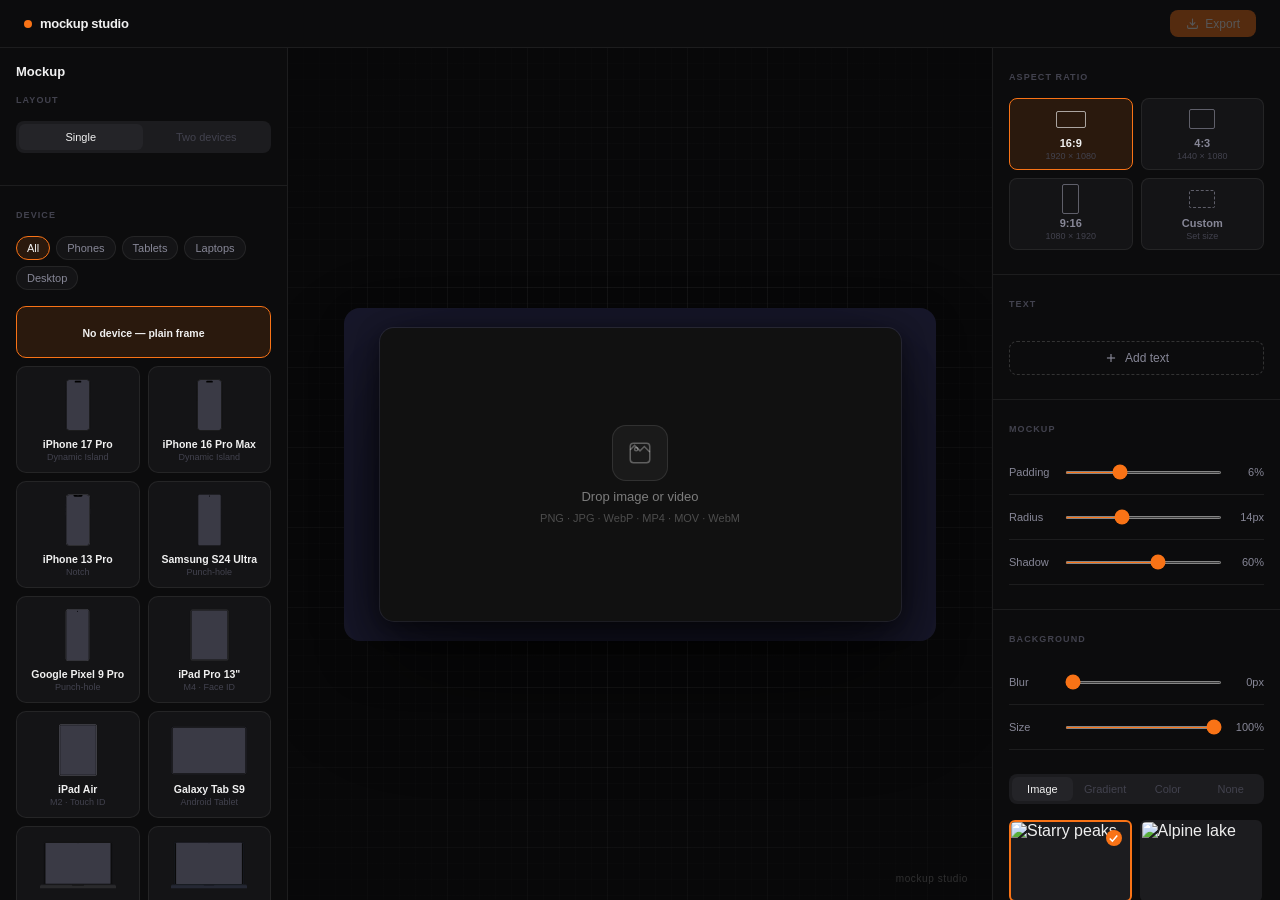
==== mockup-studio.html @ 1aebb3fa "first commit" ====
<!DOCTYPE html>
<html lang="en">
<head>
<meta charset="UTF-8">
<meta name="viewport" content="width=device-width, initial-scale=1.0">
<title>Mockup Studio</title>
<style>
*, *::before, *::after { box-sizing: border-box; margin: 0; padding: 0; }
:root {
  --bg: #0c0c0d; --surface: #141416; --surface2: #1c1c1f; --surface3: #242428;
  --border: rgba(255,255,255,0.07); --border-h: rgba(255,255,255,0.18);
  --text: #f0f0f0; --text-muted: #878797; --text-dim: #42424e;
  --accent: #f97316; --accent-h: #fb923c; --accent-dim: rgba(249,115,22,0.12);
  --panel-width: 288px;
  --s1:8px; --s2:16px; --s3:24px; --s4:32px; --s5:40px; --s6:48px;
}
body { font-family:-apple-system,BlinkMacSystemFont,'Inter','Segoe UI',sans-serif; background:var(--bg); color:var(--text); height:100vh; display:flex; flex-direction:column; overflow:hidden; }

/* NAV */
nav { height:48px; border-bottom:1px solid var(--border); display:flex; align-items:center; justify-content:space-between; padding:0 var(--s3); flex-shrink:0; background:var(--bg); z-index:10; }
.logo { font-size:13px; font-weight:700; letter-spacing:-.3px; display:flex; align-items:center; gap:var(--s1); }
.logo-dot { width:8px; height:8px; border-radius:50%; background:var(--accent); }
.nav-r { display:flex; gap:var(--s1); align-items:center; }
.btn { display:inline-flex; align-items:center; gap:6px; padding:7px var(--s2); border-radius:8px; font-size:12px; font-weight:500; cursor:pointer; border:none; transition:all .14s; font-family:inherit; line-height:1; white-space:nowrap; }
.btn svg { width:13px; height:13px; flex-shrink:0; }
.btn-ghost { background:transparent; color:var(--text-muted); border:1px solid var(--border); }
.btn-ghost:hover { background:var(--surface); color:var(--text); border-color:var(--border-h); }
.btn-primary { background:var(--accent); color:#fff; }
.btn-primary:hover { background:var(--accent-h); }
.btn-primary:disabled { opacity:.3; cursor:not-allowed; }

/* LAYOUT */
.app-body { display:flex; flex:1; overflow:hidden; }

/* LEFT SIDEBAR */
.sidebar { width:var(--panel-width); border-left:1px solid var(--border); border-right:none; overflow-y:auto; flex-shrink:0; background:var(--bg); display:flex; flex-direction:column; order:3; }
.sidebar::-webkit-scrollbar { width:3px; }
.sidebar::-webkit-scrollbar-thumb { background:var(--surface3); border-radius:3px; }

/* RIGHT SIDEBAR — Mockup / device picker */
.sidebar-r { width:var(--panel-width); border-right:1px solid var(--border); border-left:none; overflow-y:auto; flex-shrink:0; background:var(--bg); display:flex; flex-direction:column; order:1; }
.sidebar-r::-webkit-scrollbar { width:3px; }
.sidebar-r::-webkit-scrollbar-thumb { background:var(--surface3); border-radius:3px; }
.sidebar-r-header { padding:var(--s2); border-bottom:1px solid var(--border); position:sticky; top:0; background:var(--bg); z-index:5; }
.layout-toggle { margin-bottom:var(--s1); }
.slot-tabs { margin-bottom:var(--s1); }
.sidebar-r-title { font-size:13px; font-weight:700; color:var(--text); margin-bottom:var(--s2); }

/* (old top tabs — not used in new layout) */
.top-tabs { display:flex; border-bottom:1px solid var(--border); flex-shrink:0; }
.top-tab { flex:1; padding:12px 0; text-align:center; font-size:12px; font-weight:600; color:var(--text-dim); cursor:pointer; border:none; background:transparent; font-family:inherit; border-bottom:2px solid transparent; margin-bottom:-1px; transition:all .14s; }
.top-tab.active { color:var(--accent); border-bottom-color:var(--accent); }
.top-tab:hover:not(.active) { color:var(--text-muted); }
.tab-panel { display:none; flex-direction:column; }
.tab-panel.active { display:flex; }

/* CTRL SECTIONS */
.ctrl-sec { padding:var(--s3) var(--s2); border-bottom:1px solid var(--border); }
.ctrl-sec:last-child { border-bottom:none; }
.sec-lbl { font-size:9px; font-weight:700; letter-spacing:.12em; text-transform:uppercase; color:var(--text-dim); margin-bottom:var(--s2); }

/* GADGET CATEGORY PILLS */
.cat-pills { display:flex; gap:6px; flex-wrap:wrap; margin-bottom:var(--s2); }
.cat-pill { padding:5px 10px; border-radius:20px; border:1px solid var(--border); background:var(--surface); font-size:11px; font-weight:500; color:var(--text-muted); cursor:pointer; transition:all .14s; font-family:inherit; }
.cat-pill:hover { border-color:var(--border-h); color:var(--text); }
.cat-pill.active { border-color:var(--accent); background:var(--accent-dim); color:var(--text); }

/* DEVICE GRID */
.device-grid { display:grid; grid-template-columns:1fr 1fr; gap:var(--s1); }
.device-card { border:1.5px solid var(--border); background:var(--surface); border-radius:10px; padding:12px 8px 10px; cursor:pointer; text-align:center; transition:all .14s; }
.device-card:hover { border-color:var(--border-h); background:var(--surface2); }
.device-card.active { border-color:var(--accent); background:var(--accent-dim); }
.device-preview { display:flex; align-items:center; justify-content:center; height:52px; margin-bottom:7px; }
.device-preview svg { max-width:100%; max-height:100%; }
.device-name { font-size:10.5px; font-weight:600; color:var(--text); }
.device-sub { font-size:9px; color:var(--text-dim); margin-top:2px; }

/* Change media btn */
.change-btn { display:none; width:100%; padding:9px 0; border:1px solid var(--accent); border-radius:8px; background:var(--accent-dim); color:var(--accent); font-size:12px; font-weight:600; cursor:pointer; transition:all .14s; font-family:inherit; align-items:center; justify-content:center; gap:7px; }
.change-btn:hover { background:var(--accent); color:#fff; }

/* RATIO */
.ratio-grid { display:grid; grid-template-columns:1fr 1fr; gap:var(--s1); }
.ratio-btn { border:1px solid var(--border); background:var(--surface); border-radius:8px; padding:var(--s1) 6px; cursor:pointer; text-align:center; transition:all .14s; color:var(--text-muted); font-family:inherit; }
.ratio-btn:hover { border-color:var(--border-h); color:var(--text); }
.ratio-btn.active { border-color:var(--accent); background:var(--accent-dim); color:var(--text); }
.ratio-preview { display:flex; align-items:center; justify-content:center; height:24px; margin-bottom:6px; }
.ratio-box { border:1.5px solid currentColor; border-radius:2px; opacity:.65; }
.ratio-lbl { font-size:11px; font-weight:600; }
.ratio-sub { font-size:9px; color:var(--text-dim); margin-top:2px; }

/* SLIDERS */
.slider-row { display:flex; align-items:center; gap:var(--s1); padding:var(--s2) 0; border-bottom:1px solid var(--border); }
.slider-row:last-child { border-bottom:none; padding-bottom:0; }
.slider-row:first-of-type { padding-top:0; }
.slider-lbl { font-size:11px; color:var(--text-muted); white-space:nowrap; min-width:48px; }
.slider-row input[type=range] { flex:1; height:3px; accent-color:var(--accent); background:var(--surface2); border-radius:3px; outline:none; cursor:pointer; }
.slider-val { font-size:11px; color:var(--text-muted); min-width:34px; text-align:right; font-variant-numeric:tabular-nums; }

/* BG TABS */
.bg-tabs { display:flex; gap:2px; background:var(--surface2); border-radius:8px; padding:3px; margin-bottom:var(--s2); }
.bg-tab { flex:1; padding:6px 4px; text-align:center; font-size:11px; font-weight:500; border-radius:6px; cursor:pointer; color:var(--text-dim); transition:all .14s; border:none; background:transparent; font-family:inherit; }
.bg-tab.active { background:var(--surface3); color:var(--text); }
.bg-tab:hover:not(.active) { color:var(--text-muted); }
.bg-panel { display:none; } .bg-panel.active { display:block; }

/* IMAGE GRID */
.img-grid { display:grid; grid-template-columns:1fr 1fr; gap:var(--s1); margin-bottom:var(--s1); max-height:400px; overflow-y:auto; padding-right:2px; }
.img-grid::-webkit-scrollbar { width:3px; }
.img-grid::-webkit-scrollbar-thumb { background:var(--surface3); border-radius:3px; }
.img-thumb { aspect-ratio:3/2; border-radius:6px; cursor:pointer; overflow:hidden; border:2px solid transparent; transition:all .14s; position:relative; background:var(--surface2); }
.img-thumb:hover { border-color:var(--border-h); transform:scale(1.02); }
.img-thumb.active { border-color:var(--accent); }
.img-thumb img { width:100%; height:100%; object-fit:cover; display:block; }
.img-thumb .chk { position:absolute; top:var(--s1); right:var(--s1); width:16px; height:16px; border-radius:50%; background:var(--accent); display:none; align-items:center; justify-content:center; }
.img-thumb.active .chk { display:flex; }
.img-thumb .chk svg { width:9px; height:9px; }
.img-thumb .tlbl { position:absolute; bottom:0; left:0; right:0; background:linear-gradient(transparent,rgba(0,0,0,.75)); color:#fff; font-size:9px; padding:10px 5px 4px; opacity:0; transition:opacity .14s; }
.img-thumb:hover .tlbl { opacity:1; }
.upload-btn { width:100%; padding:var(--s1) 0; border:1px dashed rgba(255,255,255,.13); border-radius:8px; background:transparent; color:var(--text-muted); font-size:11.5px; cursor:pointer; transition:all .14s; font-family:inherit; display:flex; align-items:center; justify-content:center; gap:6px; margin-top:var(--s1); }
.upload-btn:hover { border-color:var(--accent); color:var(--text); background:var(--accent-dim); }

/* GRADIENTS */
.grad-grid { display:grid; grid-template-columns:repeat(3,1fr); gap:var(--s1); }
.grad-sw { aspect-ratio:3/2; border-radius:8px; cursor:pointer; border:2px solid transparent; transition:all .14s; }
.grad-sw:hover { transform:scale(1.04); }
.grad-sw.active { border-color:rgba(255,255,255,.9); }

/* COLOR */
.color-row { display:flex; gap:var(--s1); align-items:center; margin-bottom:var(--s2); }
.color-pick-wrap { position:relative; width:40px; height:40px; border-radius:8px; overflow:hidden; border:1px solid var(--border-h); flex-shrink:0; }
.color-pick-wrap input[type="color"] { position:absolute; inset:-5px; width:calc(100% + 10px); height:calc(100% + 10px); border:none; cursor:pointer; padding:0; }
.hex-in { flex:1; background:var(--surface2); border:1px solid var(--border); border-radius:8px; padding:0 var(--s1); height:40px; color:var(--text); font-size:12px; font-family:'SF Mono','Menlo',monospace; outline:none; transition:border-color .14s; }
.hex-in:focus { border-color:var(--accent); }
.solid-sws { display:grid; grid-template-columns:repeat(7,1fr); gap:6px; }
.solid-sw { aspect-ratio:1; border-radius:6px; cursor:pointer; border:2px solid transparent; transition:all .14s; }
.solid-sw:hover { transform:scale(1.12); }
.solid-sw.active { border-color:#fff; }

/* WORK AREA */
.work-area { flex:1; position:relative; overflow:hidden; order:2; background-color:#080809; background-image:linear-gradient(rgba(255,255,255,.035) 1px,transparent 1px),linear-gradient(90deg,rgba(255,255,255,.035) 1px,transparent 1px),linear-gradient(rgba(255,255,255,.015) 1px,transparent 1px),linear-gradient(90deg,rgba(255,255,255,.015) 1px,transparent 1px); background-size:80px 80px,80px 80px,16px 16px,16px 16px; background-position:-1px -1px,-1px -1px,-1px -1px,-1px -1px; }
.work-area::before { content:''; position:absolute; inset:0; pointer-events:none; z-index:1; background:radial-gradient(ellipse 70% 65% at 50% 50%,transparent 30%,rgba(8,8,9,.78) 100%); }

/* CANVAS WRAP */
.canvas-wrap { position:absolute; z-index:2; border-radius:16px; overflow:visible; display:flex; align-items:center; justify-content:center; transition:width .35s cubic-bezier(.4,0,.2,1),height .35s cubic-bezier(.4,0,.2,1),left .35s cubic-bezier(.4,0,.2,1),top .35s cubic-bezier(.4,0,.2,1); }
#canvas-bg-clip { position:absolute; inset:0; border-radius:16px; overflow:hidden; z-index:0; pointer-events:none; }
#canvas-bg { position:absolute; inset:-12px; background:#1a1a2e; background-size:cover; background-position:center; background-repeat:no-repeat; transition:filter .2s; }
.canvas-ov { position:absolute; inset:0; background:rgba(0,0,0,.06); z-index:1; pointer-events:none; }

/* MOCKUP WRAP */
.mockup-wrap { position:relative; z-index:3; display:flex; align-items:center; justify-content:center; }

/* PLAIN MOCKUP FRAME (used when no gadget selected) */
.mockup-frame { position:relative; border-radius:14px; overflow:hidden; background:#111; box-shadow:0 0 0 1px rgba(255,255,255,.09),0 6px 24px rgba(0,0,0,.45),0 20px 60px rgba(0,0,0,.5),0 48px 120px rgba(0,0,0,.38); transition:border-radius .2s ease,box-shadow .2s ease; }
.mockup-inner { width:100%; height:100%; position:relative; display:flex; align-items:center; justify-content:center; }

/* GADGET FRAME WRAPPER */
.gadget-frame-wrap {
  position:relative;      /* ← critical: screen positions relative to this */
  display:inline-flex;
  align-items:center;
  justify-content:center;
  filter:drop-shadow(0 24px 60px rgba(0,0,0,.55)) drop-shadow(0 8px 24px rgba(0,0,0,.45));
}
.gadget-frame-wrap svg.device-svg {
  display:block;          /* ← removes inline baseline gap */
  position:relative;
  z-index:2;
  pointer-events:none;
}
/* Screen sits absolutely inside the wrap, behind the SVG bezel */
.gadget-screen {
  position:absolute;
  z-index:1;
  overflow:hidden;
  background:#000;
  /* left/top/width/height set by JS */
}
.gadget-screen img,
.gadget-screen video,
.gadget-media {
  position:absolute;
  inset:0;
  width:100%;
  height:100%;
  object-fit:cover;
  display:none;           /* hidden by default, shown by JS */
  transform-origin:center center;
  will-change:transform;
}
.gadget-screen.repositionable { cursor:grab; }
.gadget-screen.repositionable:active { cursor:grabbing; }
.gadget-screen.dragging { cursor:grabbing; }

/* DROP ZONE — plain frame */
.drop-zone { position:absolute; inset:0; display:flex; flex-direction:column; align-items:center; justify-content:center; gap:var(--s1); cursor:pointer; transition:background .14s; z-index:5; }
.drop-zone.drag-over { background:var(--accent-dim); }
.dz-icon { width:56px; height:56px; border-radius:14px; background:rgba(255,255,255,.04); border:1px solid rgba(255,255,255,.1); display:flex; align-items:center; justify-content:center; color:rgba(255,255,255,.3); }
.dz-icon svg { width:26px; height:26px; }
.dz-title { font-size:13px; font-weight:500; color:rgba(255,255,255,.45); }
.dz-sub { font-size:11px; color:rgba(255,255,255,.25); }

/* GADGET DROP OVERLAY — sits above the device SVG, covers full gadget-frame-wrap */
.gadget-drop-overlay {
  position:absolute; inset:0; z-index:10;
  display:flex; flex-direction:column;
  align-items:center; justify-content:center; gap:var(--s1);
  cursor:pointer;
  background:rgba(0,0,0,0.55);
  backdrop-filter:blur(2px);
  border-radius:inherit;
  transition:background .14s;
}
.gadget-drop-overlay.drag-over { background:rgba(249,115,22,0.25); }
.gadget-drop-overlay .dz-icon { width:56px; height:56px; border-radius:14px; background:rgba(255,255,255,.08); border:1px solid rgba(255,255,255,.18); display:flex; align-items:center; justify-content:center; color:rgba(255,255,255,.7); }
.gadget-drop-overlay .dz-icon svg { width:26px; height:26px; }
.gadget-drop-overlay .dz-title { font-size:13px; font-weight:600; color:rgba(255,255,255,.9); text-align:center; }
.gadget-drop-overlay .dz-sub { font-size:11px; color:rgba(255,255,255,.5); text-align:center; }

.mockup-img { width:100%; height:100%; object-fit:cover; display:none; transform-origin:center center; will-change:transform; }
.mockup-video { width:100%; height:100%; object-fit:cover; display:none; transform-origin:center center; will-change:transform; }
.mockup-inner.repositionable { cursor:grab; }
.mockup-inner.dragging { cursor:grabbing; }
#hf { display:none; } #hbf { display:none; }
.wm { position:absolute; bottom:var(--s2); right:var(--s3); z-index:4; font-size:10px; color:rgba(255,255,255,.16); pointer-events:none; letter-spacing:.06em; }

/* EXPORT MODAL */
.modal-backdrop { display:none; position:fixed; inset:0; z-index:100; background:rgba(0,0,0,.72); align-items:center; justify-content:center; }
.modal-backdrop.open { display:flex; }
.modal { background:#18181b; border:1px solid rgba(255,255,255,.1); border-radius:20px; padding:var(--s4) var(--s3); width:420px; max-width:calc(100vw - 32px); }
.modal-title { font-size:20px; font-weight:700; color:var(--text); margin-bottom:var(--s4); }
.modal-close { position:absolute; top:var(--s2); right:var(--s2); background:transparent; border:none; cursor:pointer; color:var(--text-muted); padding:var(--s1); border-radius:8px; transition:all .14s; }
.modal-close:hover { background:rgba(255,255,255,.06); color:var(--text); }
.modal-inner { position:relative; }
.qual-option { display:flex; align-items:center; justify-content:space-between; padding:var(--s2); border:1px solid rgba(255,255,255,.08); border-radius:12px; margin-bottom:var(--s1); cursor:pointer; transition:all .14s; }
.qual-option:last-of-type { margin-bottom:0; }
.qual-option:hover { border-color:rgba(255,255,255,.18); background:rgba(255,255,255,.03); }
.qual-option.selected { border-color:var(--accent); background:var(--accent-dim); }
.qual-left { display:flex; flex-direction:column; gap:3px; }
.qual-name { font-size:16px; font-weight:600; color:var(--text); display:flex; align-items:center; gap:8px; }
.qual-desc { font-size:13px; color:var(--text-muted); }
.qual-radio { width:22px; height:22px; border-radius:50%; border:2px solid rgba(255,255,255,.25); flex-shrink:0; transition:all .14s; display:flex; align-items:center; justify-content:center; }
.qual-option.selected .qual-radio { border-color:var(--accent); background:var(--accent); }
.qual-option.selected .qual-radio::after { content:''; width:8px; height:8px; border-radius:50%; background:#fff; }
.modal-note { font-size:12px; color:var(--text-dim); margin-top:var(--s3); text-align:center; }
.modal-actions { display:flex; gap:var(--s1); margin-top:var(--s3); }
.modal-actions .btn { flex:1; justify-content:center; height:48px; font-size:14px; }
.btn-cancel { background:rgba(255,255,255,.06); color:var(--text); border:1px solid rgba(255,255,255,.1); }
.btn-cancel:hover { background:rgba(255,255,255,.1); }
.btn-start { background:#fff; color:#000; font-weight:700; }
.btn-start:hover { background:#e5e5e5; }

/* ── DUAL STAGE ── */
#dual-stage { position:absolute; inset:0; z-index:3; display:none; }
#dual-stage.active { display:block; }
.device-instance { position:absolute; left:50%; top:50%; transform:translate(-50%,-50%); cursor:grab; transition:filter .15s; touch-action:none; }
.device-instance.dragging { cursor:grabbing; z-index:20 !important; }
.device-instance.selected { filter:drop-shadow(0 0 0 2px var(--accent)); }
.device-instance .inst-wrap { position:relative; filter:drop-shadow(0 24px 60px rgba(0,0,0,.55)) drop-shadow(0 8px 24px rgba(0,0,0,.45)); }
.device-instance svg.inst-bezel { position:absolute; inset:0; z-index:1; pointer-events:none; display:block; }
.device-instance .inst-screen { position:absolute; z-index:2; overflow:hidden; background:#000; }
.device-instance .inst-screen img, .device-instance .inst-screen video { position:absolute; inset:0; width:100%; height:100%; object-fit:cover; display:none; }
.device-instance svg.inst-overlay { position:absolute; inset:0; z-index:3; pointer-events:none; display:block; }
.device-instance .inst-drop { position:absolute; z-index:4; display:flex; flex-direction:column; align-items:center; justify-content:center; gap:6px; cursor:pointer; background:rgba(0,0,0,.5); backdrop-filter:blur(2px); }
.device-instance .inst-drop .dz-icon { width:44px; height:44px; }
.device-instance .inst-drop .dz-title { font-size:11px; }
.device-instance .inst-drop .dz-sub { font-size:9px; }

/* Layout toggle + slot tabs */
.layout-toggle { display:flex; gap:2px; background:var(--surface2); border-radius:8px; padding:3px; margin-bottom:var(--s2); }
.layout-opt { flex:1; padding:7px 4px; text-align:center; font-size:11px; font-weight:500; border-radius:6px; cursor:pointer; color:var(--text-dim); border:none; background:transparent; font-family:inherit; transition:all .14s; }
.layout-opt.active { background:var(--surface3); color:var(--text); }
.layout-opt:hover:not(.active) { color:var(--text-muted); }
.slot-tabs { display:flex; gap:6px; margin-bottom:var(--s2); }
.slot-tab { flex:1; padding:8px 4px; text-align:center; font-size:11px; font-weight:600; border-radius:8px; cursor:pointer; color:var(--text-muted); border:1px solid var(--border); background:var(--surface); font-family:inherit; transition:all .14s; }
.slot-tab.active { border-color:var(--accent); background:var(--accent-dim); color:var(--text); }
.slot-tab .st-dev { font-size:9px; color:var(--text-dim); margin-top:2px; font-weight:400; }

/* ── TEXT LAYER ── */
#text-layer { position:absolute; inset:0; z-index:7; pointer-events:none; }
#text-layer .text-block {
  position:absolute; pointer-events:auto; cursor:grab;
  white-space:pre; line-height:1.3; user-select:none;
  padding:2px 6px; border:1.5px solid transparent; border-radius:5px;
  font-family:-apple-system,BlinkMacSystemFont,'Inter','Segoe UI',sans-serif;
  max-width:90%; word-break:normal;
}
#text-layer .text-block.selected { border-color:var(--accent); }
#text-layer .text-block.editing { cursor:text; user-select:text; border-color:var(--accent); background:rgba(0,0,0,0.15); }
#text-layer .text-block.dragging { cursor:grabbing; }
/* Text controls in sidebar */
.text-list { display:flex; flex-direction:column; gap:6px; margin-bottom:var(--s2); }
.text-list-item { display:flex; align-items:center; gap:8px; padding:8px 10px; border:1px solid var(--border); border-radius:8px; cursor:pointer; transition:all .14s; background:var(--surface); }
.text-list-item:hover { border-color:var(--border-h); }
.text-list-item.active { border-color:var(--accent); background:var(--accent-dim); }
.text-list-item .tli-text { flex:1; font-size:11.5px; color:var(--text); white-space:nowrap; overflow:hidden; text-overflow:ellipsis; }
.text-list-item .tli-del { color:var(--text-dim); flex-shrink:0; padding:2px; border-radius:4px; }
.text-list-item .tli-del:hover { color:#ef4444; background:rgba(239,68,68,0.1); }
.add-text-btn { width:100%; padding:9px 0; border:1px dashed rgba(255,255,255,0.16); border-radius:8px; background:transparent; color:var(--text-muted); font-size:12px; font-weight:500; cursor:pointer; font-family:inherit; display:flex; align-items:center; justify-content:center; gap:7px; transition:all .14s; }
.add-text-btn:hover { border-color:var(--accent); color:var(--text); background:var(--accent-dim); }
.text-ctrls { margin-top:var(--s2); padding-top:var(--s2); border-top:1px solid var(--border); display:none; }
.text-ctrls.active { display:block; }
.text-ctrls textarea { width:100%; background:var(--surface2); border:1px solid var(--border); border-radius:8px; padding:8px 10px; color:var(--text); font-size:12px; font-family:inherit; outline:none; resize:vertical; min-height:50px; margin-bottom:var(--s2); transition:border-color .14s; }
.text-ctrls textarea:focus { border-color:var(--accent); }
.weight-toggle, .align-toggle { display:flex; gap:4px; }
.wt-opt, .al-opt { flex:1; padding:7px 0; text-align:center; font-size:11px; border:1px solid var(--border); border-radius:6px; cursor:pointer; color:var(--text-muted); background:var(--surface); font-family:inherit; transition:all .14s; }
.wt-opt:hover, .al-opt:hover { border-color:var(--border-h); color:var(--text); }
.wt-opt.active, .al-opt.active { border-color:var(--accent); background:var(--accent-dim); color:var(--text); }
.text-font-color { display:flex; gap:var(--s1); align-items:center; }
.text-font-color .color-pick-wrap { width:36px; height:36px; }
</style>
</head>
<body>
  <!-- MOBILE GATE: shown on small screens, hides the app -->
  <div id="mobile-gate" style="display:none;position:fixed;inset:0;z-index:9999;background:#0a0a0b;flex-direction:column;align-items:center;justify-content:center;padding:40px 32px;text-align:center;font-family:-apple-system,BlinkMacSystemFont,'Inter','Segoe UI',sans-serif;">
    <div style="width:64px;height:64px;background:#18181b;border-radius:18px;display:flex;align-items:center;justify-content:center;margin-bottom:28px;border:1px solid rgba(255,255,255,0.08)">
      <svg width="32" height="32" viewBox="0 0 24 24" fill="none" stroke="rgba(255,255,255,0.7)" stroke-width="1.6"><rect x="2" y="3" width="20" height="14" rx="2"/><path d="M8 21h8M12 17v4"/></svg>
    </div>
    <h1 style="color:#f0f0f0;font-size:22px;font-weight:700;margin:0 0 12px;line-height:1.3">mockup studio works<br>best on desktop</h1>
    <p style="color:rgba(255,255,255,0.45);font-size:14px;line-height:1.6;margin:0;max-width:280px">Open this link on your Mac or PC to get started. The tool needs a bigger screen to work well.</p>
    <div style="margin-top:36px;width:44px;height:2px;background:rgba(249,115,22,0.6);border-radius:2px"></div>
  </div>

  <script>
    // Show mobile gate if screen is narrower than 900px (covers all phones and most tablets)
    (function(){
      function check(){
        const gate = document.getElementById('mobile-gate');
        if(!gate) return;
        if(window.innerWidth < 900){
          gate.style.display='flex';
          document.body.style.overflow='hidden';
        } else {
          gate.style.display='none';
          document.body.style.overflow='';
        }
      }
      check();
      window.addEventListener('resize', check);
    })();
  </script>

<input type="file" id="hf" accept="image/*,video/*">
<input type="file" id="hbf" accept="image/*">

<nav>
  <div class="logo"><div class="logo-dot"></div>mockup studio</div>
  <div class="nav-r">
    <button class="btn btn-ghost" id="clear-btn" style="display:none" onclick="clearMedia()">
      <svg viewBox="0 0 24 24" fill="none" stroke="currentColor" stroke-width="2.2"><path d="M18 6L6 18M6 6l12 12"/></svg>Clear
    </button>
    <button class="btn btn-primary" id="dl-btn" disabled onclick="doExport()">
      <svg viewBox="0 0 24 24" fill="none" stroke="currentColor" stroke-width="2"><path d="M21 15v4a2 2 0 01-2 2H5a2 2 0 01-2-2v-4"/><polyline points="7 10 12 15 17 10"/><line x1="12" y1="15" x2="12" y2="3"/></svg>Export
    </button>
  </div>
</nav>

<div class="app-body">

<!-- LEFT SIDEBAR: Aspect ratio + Mockup sliders + Background -->
<aside class="sidebar">

  <!-- Aspect ratio -->
  <div class="ctrl-sec">
    <div class="sec-lbl">Aspect ratio</div>
    <div class="ratio-grid">
      <button class="ratio-btn active" onclick="setRatio(this,'16:9')">
        <div class="ratio-preview"><div class="ratio-box" style="width:30px;height:17px"></div></div>
        <div class="ratio-lbl">16:9</div><div class="ratio-sub">1920 × 1080</div>
      </button>
      <button class="ratio-btn" onclick="setRatio(this,'4:3')">
        <div class="ratio-preview"><div class="ratio-box" style="width:26px;height:20px"></div></div>
        <div class="ratio-lbl">4:3</div><div class="ratio-sub">1440 × 1080</div>
      </button>
      <button class="ratio-btn" onclick="setRatio(this,'9:16')">
        <div class="ratio-preview"><div class="ratio-box" style="width:17px;height:30px"></div></div>
        <div class="ratio-lbl">9:16</div><div class="ratio-sub">1080 × 1920</div>
      </button>
      <button class="ratio-btn" id="ratio-custom-btn" onclick="toggleCustomRatio(this)">
        <div class="ratio-preview"><div class="ratio-box" style="width:26px;height:18px;border-style:dashed"></div></div>
        <div class="ratio-lbl">Custom</div><div class="ratio-sub">Set size</div>
      </button>
    </div>
    <!-- Custom ratio inputs (hidden until Custom is chosen) -->
    <div id="custom-ratio-row" style="display:none;align-items:center;gap:8px;margin-top:var(--s2)">
      <input type="number" id="custom-w" min="1" max="9999" value="1920" placeholder="W"
        oninput="applyCustomRatio()"
        style="width:100%;background:var(--surface2);border:1px solid var(--border);border-radius:8px;padding:8px 10px;color:var(--text);font-size:12px;font-family:inherit;outline:none;text-align:center;">
      <span style="color:var(--text-dim);font-size:13px;flex-shrink:0">×</span>
      <input type="number" id="custom-h" min="1" max="9999" value="1080" placeholder="H"
        oninput="applyCustomRatio()"
        style="width:100%;background:var(--surface2);border:1px solid var(--border);border-radius:8px;padding:8px 10px;color:var(--text);font-size:12px;font-family:inherit;outline:none;text-align:center;">
    </div>
  </div>

  <!-- TEXT -->
  <div class="ctrl-sec">
    <div class="sec-lbl">Text</div>
    <div class="text-list" id="text-list"></div>
    <button class="add-text-btn" onclick="addText()">
      <svg width="14" height="14" viewBox="0 0 24 24" fill="none" stroke="currentColor" stroke-width="2"><line x1="12" y1="5" x2="12" y2="19"/><line x1="5" y1="12" x2="19" y2="12"/></svg>
      Add text
    </button>
    <div class="text-ctrls" id="text-ctrls">
      <textarea id="text-content" placeholder="Type your text..." oninput="updateTextContent(this.value)"></textarea>
      <div class="slider-row" style="border:none;padding:0 0 var(--s2)">
        <span class="slider-lbl">Size</span>
        <input type="range" min="12" max="120" value="40" step="1" id="text-size" oninput="updateTextSize(this.value)">
        <span class="slider-val" id="text-size-val">40px</span>
      </div>
      <div style="margin-bottom:var(--s2)">
        <div class="sec-lbl" style="margin-bottom:6px">Weight</div>
        <div class="weight-toggle">
          <button class="wt-opt" data-w="400" onclick="updateTextWeight('400')">Regular</button>
          <button class="wt-opt" data-w="600" onclick="updateTextWeight('600')">Medium</button>
          <button class="wt-opt active" data-w="700" onclick="updateTextWeight('700')">Bold</button>
        </div>
      </div>
      <div style="margin-bottom:var(--s2)">
        <div class="sec-lbl" style="margin-bottom:6px">Align</div>
        <div class="align-toggle">
          <button class="al-opt active" data-a="left" onclick="updateTextAlign('left')">Left</button>
          <button class="al-opt" data-a="center" onclick="updateTextAlign('center')">Center</button>
          <button class="al-opt" data-a="right" onclick="updateTextAlign('right')">Right</button>
        </div>
      </div>
      <div style="margin-bottom:var(--s2)">
        <div class="sec-lbl" style="margin-bottom:6px">Color</div>
        <div class="text-font-color">
          <div class="color-pick-wrap"><input type="color" id="text-color" value="#ffffff" oninput="updateTextColor(this.value)"></div>
          <input class="hex-in" type="text" id="text-color-hex" value="#ffffff" maxlength="7" oninput="updateTextColorHex(this.value)">
        </div>
      </div>
      <button class="add-text-btn" style="border-style:solid;border-color:rgba(239,68,68,0.3);color:#ef4444" onclick="deleteSelectedText()">
        <svg width="13" height="13" viewBox="0 0 24 24" fill="none" stroke="currentColor" stroke-width="2"><polyline points="3 6 5 6 21 6"/><path d="M19 6v14a2 2 0 01-2 2H7a2 2 0 01-2-2V6m3 0V4a2 2 0 012-2h4a2 2 0 012 2v2"/></svg>
        Delete text
      </button>
    </div>
  </div>

  <!-- Mockup sliders -->
  <div class="ctrl-sec">
    <div class="sec-lbl">Mockup</div>
    <div class="slider-row">
      <span class="slider-lbl">Padding</span>
      <input type="range" min="0" max="18" value="6" step="1" id="sl-pad" oninput="onPad(this.value)">
      <span class="slider-val" id="vl-pad">6%</span>
    </div>
    <div class="slider-row" id="row-radius">
      <span class="slider-lbl">Radius</span>
      <input type="range" min="0" max="40" value="14" step="1" id="sl-rad" oninput="onRadius(this.value)">
      <span class="slider-val" id="vl-rad">14px</span>
    </div>
    <div class="slider-row">
      <span class="slider-lbl">Shadow</span>
      <input type="range" min="0" max="100" value="60" step="1" id="sl-shad" oninput="onShadow(this.value)">
      <span class="slider-val" id="vl-shad">60%</span>
    </div>
    <div class="slider-row" id="zoom-row" style="display:none">
      <span class="slider-lbl">Zoom</span>
      <input type="range" min="1" max="3" value="1" step="0.01" id="sl-zoom" oninput="onZoom(this.value)">
      <span class="slider-val" id="vl-zoom">100%</span>
    </div>
    <button id="reset-pos-btn" onclick="resetMediaTransform()" style="display:none;width:100%;margin-top:var(--s2);padding:7px 0;border:1px solid var(--border);border-radius:8px;background:transparent;color:var(--text-muted);font-size:11.5px;cursor:pointer;font-family:inherit;align-items:center;justify-content:center;gap:6px;transition:all .14s;" onmouseover="this.style.borderColor='var(--accent)';this.style.color='var(--text)'" onmouseout="this.style.borderColor='var(--border)';this.style.color='var(--text-muted)'">
      <svg width="13" height="13" viewBox="0 0 24 24" fill="none" stroke="currentColor" stroke-width="2" style="vertical-align:middle"><path d="M3 12a9 9 0 1 0 9-9 9.75 9.75 0 0 0-6.74 2.74L3 8"/><path d="M3 3v5h5"/></svg>
      Reset position
    </button>
  </div>

  <!-- Background -->
  <div class="ctrl-sec">
    <div class="sec-lbl">Background</div>
    <div class="slider-row">
      <span class="slider-lbl">Blur</span>
      <input type="range" min="0" max="40" value="0" step="1" id="sl-blur" oninput="onBlur(this.value)">
      <span class="slider-val" id="vl-blur">0px</span>
    </div>
    <div class="slider-row">
      <span class="slider-lbl">Size</span>
      <input type="range" min="40" max="100" value="100" step="1" id="sl-bgz" oninput="onBgSize(this.value)">
      <span class="slider-val" id="vl-bgz">100%</span>
    </div>
    <div style="margin-top:var(--s3)">
      <div class="bg-tabs">
        <button class="bg-tab active" onclick="switchBgTab(this,'images')">Image</button>
        <button class="bg-tab" onclick="switchBgTab(this,'gradient')">Gradient</button>
        <button class="bg-tab" onclick="switchBgTab(this,'color')">Color</button>
        <button class="bg-tab" onclick="switchBgTab(this,'none')">None</button>
      </div>
      <div class="bg-panel active" id="panel-images">
        <div class="img-grid" id="img-grid"></div>
        <button class="upload-btn" onclick="document.getElementById('hbf').click()">
          <svg width="13" height="13" viewBox="0 0 24 24" fill="none" stroke="currentColor" stroke-width="2"><path d="M21 15v4a2 2 0 01-2 2H5a2 2 0 01-2-2v-4"/><polyline points="17 8 12 3 7 8"/><line x1="12" y1="3" x2="12" y2="15"/></svg>
          Upload your own
        </button>
      </div>
      <div class="bg-panel" id="panel-gradient">
        <div class="grad-grid" id="grad-grid"></div>
      </div>
      <div class="bg-panel" id="panel-color">
        <div class="color-row">
          <div class="color-pick-wrap"><input type="color" id="color-pick" value="#0a0f1e" oninput="onColorPick(this.value)"></div>
          <input class="hex-in" type="text" id="hex-in" value="#0a0f1e" maxlength="7" placeholder="#000000" oninput="onHex(this.value)">
        </div>
        <div class="solid-sws" id="solid-sws"></div>
      </div>
      <div class="bg-panel" id="panel-none">
        <div style="padding:var(--s2) 0; text-align:center;">
          <div style="width:100%;aspect-ratio:16/9;border-radius:8px;border:1px dashed rgba(255,255,255,0.15);background:repeating-conic-gradient(#2a2a2a 0% 25%, #1a1a1a 0% 50%) 0 0 / 16px 16px;margin-bottom:var(--s2);"></div>
          <p style="font-size:11px;color:var(--text-muted);line-height:1.5">Background is transparent.<br>Export as PNG to preserve transparency.</p>
        </div>
      </div>
    </div>
  </div>

</aside>

<!-- WORK AREA -->
<main class="work-area" id="work-area">
  <div class="canvas-wrap" id="canvas-wrap">
    <div id="canvas-bg-clip">
      <div id="canvas-bg"></div>
      <div class="canvas-ov"></div>
    </div>
    <div class="mockup-wrap" id="mockup-wrap">
      <!-- plain frame (no gadget) -->
      <div class="mockup-frame" id="mockup-frame" style="display:flex">
        <div class="mockup-inner" id="mockup-inner">
          <div class="drop-zone" id="drop-zone" onclick="document.getElementById('hf').click()">
            <div class="dz-icon">
              <svg viewBox="0 0 24 24" fill="none" stroke="currentColor" stroke-width="1.4"><rect x="3" y="3" width="18" height="18" rx="3"/><path d="M3 9l4-4 5 5 4-4 5 5"/><circle cx="8.5" cy="8.5" r="1.5"/></svg>
            </div>
            <div class="dz-title">Drop image or video</div>
            <div class="dz-sub">PNG · JPG · WebP · MP4 · MOV · WebM</div>
          </div>
          <img class="mockup-img" id="mockup-img" alt="">
          <video class="mockup-video" id="mockup-video" autoplay loop playsinline></video>
        </div>
      </div>
      <!-- gadget frame (shown when device selected) -->
      <div class="gadget-frame-wrap" id="gadget-frame-wrap" style="display:none">
        <!-- Layer 1: bezel SVG (frame body) — UNDER the media -->
        <svg class="device-svg" id="device-bezel" viewBox="0 0 0 0"></svg>
        <!-- Layer 2: screen content -->
        <div class="gadget-screen" id="gadget-screen">
          <img class="gadget-media" id="gadget-img" alt="">
          <video class="gadget-media" id="gadget-video" autoplay loop playsinline></video>
        </div>
        <!-- Layer 3: overlay SVG (notch / island / camera) — OVER the media -->
        <svg class="device-svg" id="device-overlay" viewBox="0 0 0 0"></svg>
        <!-- Layer 4: drop overlay — shown when no media -->
        <div class="gadget-drop-overlay" id="drop-zone-g" onclick="document.getElementById('hf').click()">
          <div class="dz-icon">
            <svg viewBox="0 0 24 24" fill="none" stroke="currentColor" stroke-width="1.4"><rect x="3" y="3" width="18" height="18" rx="3"/><path d="M3 9l4-4 5 5 4-4 5 5"/><circle cx="8.5" cy="8.5" r="1.5"/></svg>
          </div>
          <div class="dz-title">Drop image or video</div>
          <div class="dz-sub">PNG · JPG · WebP · MP4 · MOV · WebM</div>
        </div>
      </div>
    </div>
    <!-- DUAL STAGE: free-positioned device instances -->
    <div id="dual-stage"></div>
    <!-- TEXT LAYER: draggable text blocks -->
    <div id="text-layer"></div>
  </div>
  <div class="wm">mockup studio</div>
</main>

<!-- RIGHT SIDEBAR: Mockup device picker -->
<aside class="sidebar-r">
  <div class="sidebar-r-header">
    <div class="sidebar-r-title">Mockup</div>
    <!-- Sticky change/upload button — always visible, no scroll needed -->
    <button class="change-btn" id="change-btn" onclick="if(typeof layoutMode!=='undefined'&&layoutMode==='dual'){activeFileSlot=selectedSlot;} document.getElementById('hf').click()">
      <svg width="14" height="14" viewBox="0 0 24 24" fill="none" stroke="currentColor" stroke-width="2"><path d="M21 15v4a2 2 0 01-2 2H5a2 2 0 01-2-2v-4"/><polyline points="17 8 12 3 7 8"/><line x1="12" y1="3" x2="12" y2="15"/></svg>
      Change image / video
    </button>
    <!-- Layout controls live in the sticky header so they stay visible while scrolling devices -->
    <div class="sec-lbl" style="margin-top:var(--s2)">Layout</div>
    <div class="layout-toggle">
      <button class="layout-opt active" id="lo-single" onclick="setLayout('single')">Single</button>
      <button class="layout-opt" id="lo-dual" onclick="setLayout('dual')">Two devices</button>
    </div>
    <div class="slot-tabs" id="slot-tabs" style="display:none">
      <button class="slot-tab active" id="slot-tab-0" onclick="selectSlot(0)">Device 1<div class="st-dev" id="st-dev-0">None</div></button>
      <button class="slot-tab" id="slot-tab-1" onclick="selectSlot(1)">Device 2<div class="st-dev" id="st-dev-1">None</div></button>
    </div>
    <p id="dual-hint" style="display:none;font-size:10px;color:var(--text-dim);line-height:1.45;margin:0">Drag each device in the canvas to position it. Tap a device to select, then pick its frame below.</p>
  </div>
  <div class="ctrl-sec">
    <div class="sec-lbl">Device</div>
    <div class="cat-pills">
      <button class="cat-pill active" onclick="filterCat(this,'all')">All</button>
      <button class="cat-pill" onclick="filterCat(this,'phone')">Phones</button>
      <button class="cat-pill" onclick="filterCat(this,'tablet')">Tablets</button>
      <button class="cat-pill" onclick="filterCat(this,'laptop')">Laptops</button>
      <button class="cat-pill" onclick="filterCat(this,'desktop')">Desktop</button>
    </div>
    <div class="device-grid" id="device-grid"></div>
  </div>
</aside>

</div>

<!-- IMAGE EXPORT MODAL -->
<div class="modal-backdrop" id="img-modal">
  <div class="modal modal-inner">
    <button class="modal-close" onclick="closeModal('img-modal')"><svg width="18" height="18" viewBox="0 0 24 24" fill="none" stroke="currentColor" stroke-width="2.5"><path d="M18 6L6 18M6 6l12 12"/></svg></button>
    <div class="modal-title">Export Image</div>
    <div class="qual-option selected" id="fmt-png" onclick="selectFmt('png')">
      <div class="qual-left"><div class="qual-name">PNG</div><div class="qual-desc">Full quality · no compression loss · ideal for design work</div></div>
      <div class="qual-radio"></div>
    </div>
    <div class="qual-option" id="fmt-jpg" onclick="selectFmt('jpg')">
      <div class="qual-left"><div class="qual-name">JPG</div><div class="qual-desc">Smaller file · best for sharing</div></div>
      <div class="qual-radio"></div>
    </div>
    <div class="qual-option" id="fmt-webp" onclick="selectFmt('webp')">
      <div class="qual-left"><div class="qual-name">WebP</div><div class="qual-desc">Modern format · great compression</div></div>
      <div class="qual-radio"></div>
    </div>
    <p class="modal-note">All processing happens in your browser · nothing is uploaded.</p>
    <div class="modal-actions">
      <button class="btn btn-cancel" onclick="closeModal('img-modal')">Cancel</button>
      <button class="btn btn-start" onclick="confirmImgExport()">Start Export</button>
    </div>
  </div>
</div>

<!-- VIDEO EXPORT MODAL -->
<div class="modal-backdrop" id="vid-modal">
  <div class="modal modal-inner">
    <button class="modal-close" onclick="closeModal('vid-modal')"><svg width="18" height="18" viewBox="0 0 24 24" fill="none" stroke="currentColor" stroke-width="2.5"><path d="M18 6L6 18M6 6l12 12"/></svg></button>
    <div class="modal-title">Export Video</div>
    <div class="qual-option" id="q-720" onclick="selectQ('720')">
      <div class="qual-left"><div class="qual-name">720p</div><div class="qual-desc">Fast export · smaller file</div></div><div class="qual-radio"></div>
    </div>
    <div class="qual-option selected" id="q-1080" onclick="selectQ('1080')">
      <div class="qual-left"><div class="qual-name">1080p <span style="font-size:11px;background:rgba(255,255,255,.12);color:var(--text-muted);padding:2px 8px;border-radius:20px;font-weight:500;vertical-align:middle">POPULAR</span></div><div class="qual-desc">Balanced quality · recommended</div></div><div class="qual-radio"></div>
    </div>
    <div class="qual-option" id="q-1440" onclick="selectQ('1440')">
      <div class="qual-left"><div class="qual-name">2K</div><div class="qual-desc">Crystal clear · 2560×1440</div></div><div class="qual-radio"></div>
    </div>
    <div class="qual-option" id="q-4k" onclick="selectQ('4k')">
      <div class="qual-left"><div class="qual-name">4K</div><div class="qual-desc">Maximum quality · 3840×2160</div></div><div class="qual-radio"></div>
    </div>
    <p class="modal-note">All processing happens in your browser · nothing is uploaded.</p>
    <div class="modal-actions">
      <button class="btn btn-cancel" onclick="closeModal('vid-modal')">Cancel</button>
      <button class="btn btn-start" onclick="confirmVidExport()">Start Export</button>
    </div>
  </div>
</div>

<script>
/* ══════════════════════════════════════════════════════
   DEVICE DEFINITIONS
   Each device has: id, name, sub, cat, ar (w/h of screen),
   svgFn (function returning SVG string), screenRect (x,y,w,h in SVG coords)
══════════════════════════════════════════════════════ */
const DEVICES = [
  // ═══════════ PHONES ═══════════
  // Each device: vw/vh = SVG canvas; screen = content rect; screenRR = screen corner radius
  // bezel(c): the frame drawn UNDER the media. overlay(): notch/island drawn OVER the media.
  {id:'iphone17pro', name:'iPhone 17 Pro', sub:'Dynamic Island', cat:'phone',
   vw:380, vh:812, screen:{x:16,y:16,w:348,h:780}, screenRR:42,
   bezel:(c)=>`
     <rect x="2" y="2" width="376" height="808" rx="56" fill="#1d1d1f"/>
     <rect x="2" y="2" width="376" height="808" rx="56" fill="none" stroke="#000" stroke-width="2"/>
     <rect x="6" y="6" width="368" height="800" rx="52" fill="#2c2c2e"/>
     <rect x="11" y="11" width="358" height="790" rx="47" fill="#0a0a0a"/>
     <rect x="16" y="16" width="348" height="780" rx="42" fill="${c}"/>
     <rect x="0" y="150" width="3" height="34" rx="1.5" fill="#1a1a1c"/>
     <rect x="0" y="200" width="3" height="58" rx="1.5" fill="#1a1a1c"/>
     <rect x="0" y="272" width="3" height="58" rx="1.5" fill="#1a1a1c"/>
     <rect x="377" y="220" width="3" height="92" rx="1.5" fill="#1a1a1c"/>`,
   overlay:()=>`
     <rect x="138" y="26" width="104" height="30" rx="15" fill="#000"/>
     <circle cx="226" cy="41" r="5.5" fill="#0a0a14"/>
     <circle cx="226" cy="41" r="2.5" fill="#1a1a2e"/>`
  },
  {id:'iphone16promax', name:'iPhone 16 Pro Max', sub:'Dynamic Island', cat:'phone',
   vw:392, vh:812, screen:{x:16,y:16,w:360,h:780}, screenRR:44,
   bezel:(c)=>`
     <rect x="2" y="2" width="388" height="808" rx="56" fill="#1d1d1f"/>
     <rect x="2" y="2" width="388" height="808" rx="56" fill="none" stroke="#000" stroke-width="2"/>
     <rect x="6" y="6" width="380" height="800" rx="52" fill="#2c2c2e"/>
     <rect x="11" y="11" width="370" height="790" rx="48" fill="#0a0a0a"/>
     <rect x="16" y="16" width="360" height="780" rx="44" fill="${c}"/>
     <rect x="0" y="160" width="3" height="34" rx="1.5" fill="#1a1a1c"/>
     <rect x="0" y="210" width="3" height="56" rx="1.5" fill="#1a1a1c"/>
     <rect x="0" y="280" width="3" height="56" rx="1.5" fill="#1a1a1c"/>
     <rect x="389" y="230" width="3" height="88" rx="1.5" fill="#1a1a1c"/>`,
   overlay:()=>`
     <rect x="144" y="26" width="104" height="30" rx="15" fill="#000"/>
     <circle cx="232" cy="41" r="5.5" fill="#0a0a14"/>
     <circle cx="232" cy="41" r="2.5" fill="#1a1a2e"/>`
  },
  {id:'iphone13pro', name:'iPhone 13 Pro', sub:'Notch', cat:'phone',
   vw:380, vh:812, screen:{x:16,y:16,w:348,h:780}, screenRR:44,
   bezel:(c)=>`
     <rect x="2" y="2" width="376" height="808" rx="56" fill="#3a3a40"/>
     <rect x="2" y="2" width="376" height="808" rx="56" fill="none" stroke="#000" stroke-width="2"/>
     <rect x="6" y="6" width="368" height="800" rx="52" fill="#48484f"/>
     <rect x="11" y="11" width="358" height="790" rx="48" fill="#0a0a0a"/>
     <rect x="16" y="16" width="348" height="780" rx="44" fill="${c}"/>
     <rect x="0" y="160" width="3" height="34" rx="1.5" fill="#2a2a30"/>
     <rect x="0" y="210" width="3" height="56" rx="1.5" fill="#2a2a30"/>
     <rect x="0" y="280" width="3" height="56" rx="1.5" fill="#2a2a30"/>
     <rect x="377" y="230" width="3" height="88" rx="1.5" fill="#2a2a30"/>`,
   overlay:()=>`
     <path d="M120 16 h140 v8 a18 18 0 0 1 -18 18 h-104 a18 18 0 0 1 -18 -18 z" fill="#000"/>
     <rect x="170" y="25" width="40" height="6" rx="3" fill="#15151c"/>
     <circle cx="226" cy="28" r="4.5" fill="#0a0a16"/>
     <circle cx="226" cy="28" r="2" fill="#16213e"/>`
  },
  {id:'samsung-s24', name:'Samsung S24 Ultra', sub:'Punch-hole', cat:'phone',
   vw:368, vh:800, screen:{x:11,y:11,w:346,h:778}, screenRR:18,
   bezel:(c)=>`
     <rect x="2" y="2" width="364" height="796" rx="32" fill="#16161a"/>
     <rect x="2" y="2" width="364" height="796" rx="32" fill="none" stroke="#000" stroke-width="1.5"/>
     <rect x="5" y="5" width="358" height="790" rx="29" fill="#28282e"/>
     <rect x="9" y="9" width="350" height="782" rx="22" fill="#0a0a0a"/>
     <rect x="11" y="11" width="346" height="778" rx="18" fill="${c}"/>
     <rect x="365" y="180" width="3" height="50" rx="1.5" fill="#1a1a1e"/>
     <rect x="365" y="240" width="3" height="90" rx="1.5" fill="#1a1a1e"/>`,
   overlay:()=>`
     <circle cx="184" cy="32" r="8" fill="#000"/>
     <circle cx="184" cy="32" r="4.5" fill="#0a0a16"/>
     <circle cx="184" cy="32" r="2" fill="#16213e"/>`
  },
  {id:'pixel9', name:'Google Pixel 9 Pro', sub:'Punch-hole', cat:'phone',
   vw:368, vh:800, screen:{x:13,y:13,w:342,h:774}, screenRR:30,
   bezel:(c)=>`
     <rect x="2" y="2" width="364" height="796" rx="42" fill="#3a3a40"/>
     <rect x="2" y="2" width="364" height="796" rx="42" fill="none" stroke="#000" stroke-width="1.5"/>
     <rect x="5" y="5" width="358" height="790" rx="39" fill="#48484f"/>
     <rect x="10" y="10" width="348" height="780" rx="34" fill="#0a0a0a"/>
     <rect x="13" y="13" width="342" height="774" rx="30" fill="${c}"/>
     <rect x="365" y="210" width="3" height="56" rx="1.5" fill="#2a2a30"/>
     <rect x="365" y="276" width="3" height="44" rx="1.5" fill="#2a2a30"/>`,
   overlay:()=>`
     <circle cx="184" cy="34" r="8" fill="#000"/>
     <circle cx="184" cy="34" r="4.5" fill="#0a0a16"/>`
  },

  // ═══════════ TABLETS ═══════════
  {id:'ipad-pro', name:'iPad Pro 13"', sub:'M4 · Face ID', cat:'tablet',
   vw:580, vh:780, screen:{x:22,y:22,w:536,h:736}, screenRR:18,
   bezel:(c)=>`
     <rect x="2" y="2" width="576" height="776" rx="32" fill="#1d1d1f"/>
     <rect x="2" y="2" width="576" height="776" rx="32" fill="none" stroke="#000" stroke-width="1.5"/>
     <rect x="6" y="6" width="568" height="768" rx="28" fill="#2c2c2e"/>
     <rect x="18" y="18" width="544" height="744" rx="22" fill="#0a0a0a"/>
     <rect x="22" y="22" width="536" height="736" rx="18" fill="${c}"/>`,
   overlay:()=>`<circle cx="290" cy="13" r="3.5" fill="#1a1a1e"/>`
  },
  {id:'ipad-air', name:'iPad Air', sub:'M2 · Touch ID', cat:'tablet',
   vw:560, vh:760, screen:{x:20,y:20,w:520,h:720}, screenRR:14,
   bezel:(c)=>`
     <rect x="2" y="2" width="556" height="756" rx="26" fill="#3a3a40"/>
     <rect x="2" y="2" width="556" height="756" rx="26" fill="none" stroke="#000" stroke-width="1.5"/>
     <rect x="6" y="6" width="548" height="748" rx="22" fill="#48484f"/>
     <rect x="16" y="16" width="528" height="728" rx="18" fill="#0a0a0a"/>
     <rect x="20" y="20" width="520" height="720" rx="14" fill="${c}"/>`,
   overlay:()=>`<circle cx="280" cy="11" r="3" fill="#2a2a30"/>`
  },
  {id:'samsung-tab', name:'Galaxy Tab S9', sub:'Android Tablet', cat:'tablet',
   vw:780, vh:500, screen:{x:18,y:16,w:744,h:468}, screenRR:12,
   bezel:(c)=>`
     <rect x="2" y="2" width="776" height="496" rx="22" fill="#16161a"/>
     <rect x="2" y="2" width="776" height="496" rx="22" fill="none" stroke="#000" stroke-width="1.5"/>
     <rect x="6" y="6" width="768" height="488" rx="18" fill="#28282e"/>
     <rect x="14" y="12" width="752" height="476" rx="15" fill="#0a0a0a"/>
     <rect x="18" y="16" width="744" height="468" rx="12" fill="${c}"/>`,
   overlay:()=>`<circle cx="9" cy="250" r="3" fill="#1a1a1e"/>`
  },

  // ═══════════ LAPTOPS ═══════════
  // Laptop: screen on top, hinge/base below. screen rect is the display area.
  {id:'macbook-pro', name:'MacBook Pro 16"', sub:'M4 Pro · Space Black', cat:'laptop',
   vw:900, vh:572, screen:{x:62,y:24,w:776,h:486}, screenRR:6,
   bezel:(c)=>`
     <rect x="40" y="14" width="820" height="506" rx="14" fill="#1a1a1c"/>
     <rect x="40" y="14" width="820" height="506" rx="14" fill="none" stroke="#000" stroke-width="1.5"/>
     <rect x="48" y="20" width="804" height="494" rx="10" fill="#0a0a0a"/>
     <rect x="62" y="24" width="776" height="486" rx="6" fill="${c}"/>
     <!-- base / keyboard deck -->
     <path d="M8 520 h884 l24 34 a6 6 0 0 1 -6 8 H-10 a6 6 0 0 1 -6 -8 z" fill="#2a2a2c"/>
     <rect x="0" y="520" width="900" height="6" fill="#1a1a1c"/>
     <rect x="380" y="520" width="140" height="9" rx="4" fill="#1a1a1c"/>
     <path d="M380 520 h140 v4 a6 6 0 0 1 -6 6 h-128 a6 6 0 0 1 -6 -6 z" fill="#141416"/>`,
   overlay:()=>`<circle cx="450" cy="34" r="3" fill="#1a1a1e"/>`
  },
  {id:'macbook-air', name:'MacBook Air 15"', sub:'M3 · Midnight', cat:'laptop',
   vw:900, vh:572, screen:{x:58,y:22,w:784,h:490}, screenRR:5,
   bezel:(c)=>`
     <rect x="36" y="12" width="828" height="510" rx="12" fill="#1c1f28"/>
     <rect x="36" y="12" width="828" height="510" rx="12" fill="none" stroke="#000" stroke-width="1.5"/>
     <rect x="44" y="18" width="812" height="498" rx="9" fill="#0a0a0a"/>
     <rect x="58" y="22" width="784" height="490" rx="5" fill="${c}"/>
     <path d="M6 522 h888 l22 32 a6 6 0 0 1 -6 8 H-10 a6 6 0 0 1 -6 -8 z" fill="#252834"/>
     <rect x="0" y="522" width="900" height="6" fill="#1c1f28"/>
     <path d="M390 522 h120 v4 a5 5 0 0 1 -5 5 h-110 a5 5 0 0 1 -5 -5 z" fill="#15171e"/>`,
   overlay:()=>`<circle cx="450" cy="32" r="2.5" fill="#1a1a1e"/>`
  },
  {id:'macbook-pro-14', name:'MacBook Pro 14"', sub:'M4 · Silver', cat:'laptop',
   vw:880, vh:560, screen:{x:60,y:22,w:760,h:476}, screenRR:5,
   bezel:(c)=>`
     <rect x="38" y="12" width="804" height="496" rx="12" fill="#c8c8cc"/>
     <rect x="38" y="12" width="804" height="496" rx="12" fill="none" stroke="#999" stroke-width="1.5"/>
     <rect x="46" y="18" width="788" height="484" rx="9" fill="#0a0a0a"/>
     <rect x="60" y="22" width="760" height="476" rx="5" fill="${c}"/>
     <path d="M6 508 h868 l20 30 a6 6 0 0 1 -6 8 H-8 a6 6 0 0 1 -6 -8 z" fill="#d4d4d8"/>
     <rect x="0" y="508" width="880" height="6" fill="#c0c0c4"/>
     <path d="M385 508 h110 v4 a5 5 0 0 1 -5 5 h-100 a5 5 0 0 1 -5 -5 z" fill="#b0b0b4"/>`,
   overlay:()=>`<circle cx="440" cy="32" r="2.5" fill="#888"/>`
  },
  {id:'win-laptop', name:'Windows Laptop', sub:'15.6" · 16:9', cat:'laptop',
   vw:900, vh:540, screen:{x:50,y:20,w:800,h:450}, screenRR:3,
   bezel:(c)=>`
     <rect x="28" y="10" width="844" height="470" rx="8" fill="#1a1a1e"/>
     <rect x="28" y="10" width="844" height="470" rx="8" fill="none" stroke="#000" stroke-width="1.5"/>
     <rect x="38" y="16" width="824" height="458" rx="5" fill="#0a0a0a"/>
     <rect x="50" y="20" width="800" height="450" rx="3" fill="${c}"/>
     <path d="M10 480 h880 l18 28 a5 5 0 0 1 -5 7 H-3 a5 5 0 0 1 -5 -7 z" fill="#222228"/>
     <rect x="0" y="480" width="900" height="6" fill="#1a1a1e"/>
     <path d="M400 480 h100 v3 a4 4 0 0 1 -4 4 h-92 a4 4 0 0 1 -4 -4 z" fill="#15151a"/>`,
   overlay:()=>`<circle cx="450" cy="30" r="2.5" fill="#1a1a1e"/>`
  },

  // ═══════════ DESKTOP ═══════════
  {id:'imac', name:'iMac 24"', sub:'Apple Silicon', cat:'desktop',
   vw:900, vh:640, screen:{x:26,y:24,w:848,h:478}, screenRR:4,
   bezel:(c)=>`
     <rect x="6" y="8" width="888" height="510" rx="14" fill="#e6e6ea"/>
     <rect x="6" y="8" width="888" height="510" rx="14" fill="none" stroke="#ccc" stroke-width="1.5"/>
     <rect x="14" y="14" width="872" height="498" rx="10" fill="#0a0a0a"/>
     <rect x="26" y="24" width="848" height="478" rx="4" fill="${c}"/>
     <rect x="14" y="502" width="872" height="14" fill="#d4d4d8"/>
     <!-- chin -->
     <rect x="14" y="514" width="872" height="36" fill="#e6e6ea"/>
     <!-- stand -->
     <path d="M390 550 h120 v52 a4 4 0 0 1 -4 4 h-112 a4 4 0 0 1 -4 -4 z" fill="#dcdce0"/>
     <rect x="300" y="606" width="300" height="14" rx="7" fill="#d0d0d4"/>`,
   overlay:()=>`<circle cx="450" cy="34" r="3" fill="#b8b8bc"/>`
  },
  {id:'studio-display', name:'Studio Display', sub:'5K Retina', cat:'desktop',
   vw:900, vh:600, screen:{x:18,y:16,w:864,h:486}, screenRR:4,
   bezel:(c)=>`
     <rect x="4" y="4" width="892" height="510" rx="14" fill="#1c1c1e"/>
     <rect x="4" y="4" width="892" height="510" rx="14" fill="none" stroke="#000" stroke-width="1.5"/>
     <rect x="12" y="10" width="876" height="498" rx="10" fill="#0a0a0a"/>
     <rect x="18" y="16" width="864" height="486" rx="4" fill="${c}"/>
     <!-- stand neck + foot -->
     <rect x="410" y="514" width="80" height="48" fill="#2a2a2c"/>
     <path d="M320 562 h260 a6 6 0 0 1 6 6 v6 a6 6 0 0 1 -6 6 H320 a6 6 0 0 1 -6 -6 v-6 a6 6 0 0 1 6 -6 z" fill="#222224"/>`,
   overlay:()=>`<circle cx="450" cy="30" r="4" fill="#161618"/>`
  },
  {id:'win-monitor', name:'Windows Monitor', sub:'4K IPS · 27"', cat:'desktop',
   vw:900, vh:600, screen:{x:16,y:14,w:868,h:492}, screenRR:2,
   bezel:(c)=>`
     <rect x="2" y="2" width="896" height="512" rx="8" fill="#1a1a1e"/>
     <rect x="2" y="2" width="896" height="512" rx="8" fill="none" stroke="#000" stroke-width="1.5"/>
     <rect x="10" y="8" width="880" height="500" rx="5" fill="#0a0a0a"/>
     <rect x="16" y="14" width="868" height="492" rx="2" fill="${c}"/>
     <rect x="420" y="514" width="60" height="52" fill="#1c1c20"/>
     <path d="M330 566 h240 a4 4 0 0 1 4 4 v8 a4 4 0 0 1 -4 4 H330 a4 4 0 0 1 -4 -4 v-8 a4 4 0 0 1 4 -4 z" fill="#18181c"/>`,
   overlay:()=>`<rect x="436" y="496" width="28" height="6" rx="2" fill="#0a0a0a"/>`
  },
];

/* ── DATA ── */
const RATIOS = {'16:9':[1920,1080],'4:3':[1440,1080],'9:16':[1080,1920]};
let customRatio = [1920,1080];   // px, used when currentRatio === 'custom'
// Returns the chosen output size in pixels
function getTargetSize(){ return (currentRatio==='custom') ? customRatio : RATIOS[currentRatio]; }
const PHOTOS = [
  {id:'photo-1519681393784-d120267933ba',label:'Starry peaks'},
  {id:'photo-1501785888041-af3ef285b470',label:'Alpine lake'},
  {id:'photo-1464822759023-fed622ff2c3b',label:'Mountain water'},
  {id:'photo-1470770841072-f978cf4d019e',label:'Lake cabin'},
  {id:'photo-1506744038136-46273834b3fb',label:'Forest lake'},
  {id:'photo-1433838552652-f9a46b332c40',label:'Balloons sky'},
  {id:'photo-1531366936337-7c912a4589a7',label:'Aurora forest'},
  {id:'photo-1448375240586-882707db888b',label:'Dark forest'},
  {id:'photo-1507525428034-b723cf961d3e',label:'Tropical beach'},
  {id:'photo-1505118380757-91f5f5632de0',label:'Ocean sunset'},
  {id:'photo-1419242902214-272b3f66ee7a',label:'Milky Way'},
  {id:'photo-1500534314209-a25ddb2bd429',label:'Meadow mist'},
  {id:'photo-1446776811953-b23d57bd21aa',label:'Earth from space'},
  {id:'photo-1518020382113-a7e8fc38eac9',label:'Desert dunes'},
  {id:'photo-1426604966848-d7adac402bff',label:'Pine valley'},
  {id:'photo-1469474968028-56623f02e42e',label:'Golden meadow'},
  {id:'photo-1493246507139-91e8fad9978e',label:'Foggy mountain'},
  {id:'photo-1508739773434-c26b3d09e071',label:'Red rocks'},
  {id:'photo-1470770903676-69b98201ea1c',label:'Road ahead'},
  {id:'photo-1501854140801-50d01698950b',label:'Alpine sunrise'},
];
const GRADIENTS = [
  {g:'linear-gradient(135deg,#fbc2eb,#a18cd1)',label:'Cotton candy'},
  {g:'linear-gradient(135deg,#a1c4fd,#c2e9fb)',label:'Sky mist'},
  {g:'linear-gradient(135deg,#ffecd2,#fcb69f)',label:'Peach glow'},
  {g:'linear-gradient(135deg,#c3f4d4,#a8edea)',label:'Mint breeze'},
  {g:'linear-gradient(135deg,#f8ceec,#fda7df,#a29bfe)',label:'Candy dream'},
  {g:'linear-gradient(135deg,#ffd6e7,#ffb3c6,#ff8fab)',label:'Rose bloom'},
  {g:'linear-gradient(135deg,#d4f1f9,#a8dadc,#74b9ff)',label:'Ocean foam'},
  {g:'linear-gradient(135deg,#e0c3fc,#8ec5fc)',label:'Lavender sky'},
  {g:'linear-gradient(135deg,#fff1eb,#ace0f9)',label:'Cloud drift'},
  {g:'linear-gradient(135deg,#fddb92,#d1fdff)',label:'Golden hour'},
  {g:'linear-gradient(135deg,#c1dfc4,#deecdd)',label:'Soft sage'},
  {g:'linear-gradient(135deg,#fccb90,#d57eeb)',label:'Sunset berry'},
  {g:'linear-gradient(135deg,#f953c6,#b91d73)',label:'Hot magenta'},
  {g:'linear-gradient(135deg,#f7971e,#ffd200)',label:'Solar flare'},
  {g:'linear-gradient(135deg,#11998e,#38ef7d)',label:'Neon mint'},
  {g:'linear-gradient(135deg,#4776e6,#8e54e9)',label:'Electric violet'},
  {g:'linear-gradient(135deg,#f02fc2,#6094ea)',label:'Synthwave'},
  {g:'linear-gradient(135deg,#fc4a1a,#f7b733)',label:'Molten'},
  {g:'linear-gradient(135deg,#00c9ff,#92fe9d)',label:'Aqua laser'},
  {g:'linear-gradient(135deg,#e52d27,#b31217)',label:'Red alert'},
];
const SWATCHES = [
  '#0a0a0a','#0d1117','#0f1923','#1c1c1e','#111827','#1a1a2e','#0a0f1e',
  '#1b2838','#0d2137','#1e3a5f','#2c3e50','#1a2744','#0a1a0a','#0f2d0f',
  '#2a0a0a','#1a0a2e','#2e1a00','#1a1a0a','#00141a','#0a001a','#001a0a',
];

/* ── STATE ── */
let currentRatio = '16:9';
let hasMedia = false;
let isVideo = false;
let padPct = 6;
let mediaAR = 16/9;
/* Reposition + zoom state (Option 1: cover-fit + drag + zoom) */
let mediaScale = 1;        // zoom multiplier, 1 = cover-fit
let mediaOffX = 0;         // horizontal offset in px (screen space), + = move image right
let mediaOffY = 0;         // vertical offset in px
let activeDevice = null; // null = plain frame, else device object
let currentCat = 'all';
let selectedFmt = 'png';
let selectedQ = '1080';

/* switchTopTab removed — left/right sidebar layout replaces tabs */

/* ── DEVICE GRID ── */
function buildDeviceGrid() {
  const grid = document.getElementById('device-grid');
  grid.innerHTML = '';
  const list = currentCat === 'all' ? DEVICES : DEVICES.filter(d=>d.cat===currentCat);
  list.forEach(dev => {
    const card = document.createElement('div');
    card.className = 'device-card' + (activeDevice && activeDevice.id===dev.id ? ' active' : '');
    card.dataset.id = dev.id;
    // Mini SVG preview: bezel with a subtle screen fill + notch overlay
    const pvW = dev.vw >= dev.vh ? 76 : Math.round(76*dev.vw/dev.vh);
    const pvH = Math.round(pvW*dev.vh/dev.vw);
    const previewSVG = `<svg viewBox="0 0 ${dev.vw} ${dev.vh}" width="${pvW}" height="${pvH}" xmlns="http://www.w3.org/2000/svg">${dev.bezel('#3a3a45')}${dev.overlay()}</svg>`;
    card.innerHTML = `<div class="device-preview">${previewSVG}</div><div class="device-name">${dev.name}</div><div class="device-sub">${dev.sub}</div>`;
    card.onclick = () => selectDevice(dev);
    grid.appendChild(card);
  });
  // "None" option first if cat=all or phone
  if(currentCat==='all') {
    const none = document.createElement('div');
    none.className = 'device-card' + (!activeDevice ? ' active' : '');
    none.style.gridColumn = '1/-1';
    none.innerHTML = `<div class="device-name" style="padding:8px 0">No device — plain frame</div>`;
    none.onclick = () => selectDevice(null);
    grid.insertBefore(none, grid.firstChild);
  }
}

function filterCat(pill, cat) {
  document.querySelectorAll('.cat-pill').forEach(p=>p.classList.remove('active'));
  pill.classList.add('active');
  currentCat = cat;
  buildDeviceGrid();
}

function selectDevice(dev) {
  if(layoutMode==='dual'){
    slots[selectedSlot].device = dev;
    activeDevice = dev;
    document.getElementById('st-dev-'+selectedSlot).textContent = dev ? dev.name : 'None';
    buildDeviceGrid();
    renderDualStage();
    return;
  }
  activeDevice = dev;
  mediaOffX = 0; mediaOffY = 0;
  buildDeviceGrid();
  applyDevice();
  if(hasMedia) requestAnimationFrame(applyMediaTransform);
}

function applyDevice() {
  const plain = document.getElementById('mockup-frame');
  const gadgetWrap = document.getElementById('gadget-frame-wrap');
  const radiusRow = document.getElementById('row-radius');

  if (!activeDevice) {
    plain.style.display = 'flex';
    gadgetWrap.style.display = 'none';
    radiusRow.style.display = 'flex';
    // Restore audio to the plain-frame video
    if (hasMedia && isVideo) {
      const mainVid = document.getElementById('mockup-video');
      const gVid = document.getElementById('gadget-video');
      gVid.muted = true; gVid.pause();
      mainVid.muted = false; mainVid.volume = 1;
      mainVid.currentTime = gVid.currentTime || 0;
      mainVid.play().catch(()=>{ mainVid.muted=true; mainVid.play().catch(()=>{}); });
    }
    sizeFrameToMedia();
    return;
  }

  plain.style.display = 'none';
  gadgetWrap.style.display = 'flex';
  radiusRow.style.display = 'none'; // device controls its own radius

  // Render bezel (under media) and overlay (notch, over media) separately
  const dev = activeDevice;
  const bezelEl = document.getElementById('device-bezel');
  const overlayEl = document.getElementById('device-overlay');
  bezelEl.setAttribute('viewBox', '0 0 '+dev.vw+' '+dev.vh);
  bezelEl.innerHTML = dev.bezel('#000');         // screen area filled black (under media)
  overlayEl.setAttribute('viewBox', '0 0 '+dev.vw+' '+dev.vh);
  overlayEl.innerHTML = dev.overlay();           // notch / island / camera

  // Transfer already-loaded media to gadget elements
  if (hasMedia) {
    const gsImg = document.getElementById('gadget-img');
    const gsVid = document.getElementById('gadget-video');
    const mainVid = document.getElementById('mockup-video');
    if (isVideo) {
      gsVid.src = mainVid.src; gsVid.style.display='block';
      gsImg.style.display='none';
      // Audio moves to the gadget video; mute & pause the plain one
      mainVid.muted = true; mainVid.pause();
      gsVid.muted = false; gsVid.volume = 1;
      gsVid.currentTime = mainVid.currentTime || 0;
      gsVid.play().catch(()=>{ gsVid.muted=true; gsVid.play().catch(()=>{}); });
    } else {
      const srcImg = document.getElementById('mockup-img');
      gsImg.src = srcImg.src; gsImg.style.display='block';
      gsVid.style.display='none';
    }
    const dzg = document.getElementById('drop-zone-g');
    if(dzg) dzg.style.display='none';
  }

  requestAnimationFrame(sizeGadget);
}

function sizeGadget() {
  if (!activeDevice) return;
  const dev = activeDevice;
  const wrap = document.getElementById('canvas-wrap');
  const cw = parseInt(wrap.style.width) || wrap.clientWidth || 800;
  const ch = parseInt(wrap.style.height) || wrap.clientHeight || 500;
  const p = padPct/100;
  const maxW = cw*(1-p*2), maxH = ch*(1-p*2);
  const devAR = dev.vw/dev.vh;
  let dw=maxW, dh=maxW/devAR;
  if(dh>maxH){dh=maxH;dw=maxH*devAR;}
  dw=Math.round(dw); dh=Math.round(dh);

  // 1. Size the wrap
  const gfw = document.getElementById('gadget-frame-wrap');
  gfw.style.width    = dw + 'px';
  gfw.style.height   = dh + 'px';
  gfw.style.position = 'relative';
  gfw.style.display  = 'block';

  // 2. Bezel SVG: z-index 1 (under media)
  const bezelEl = document.getElementById('device-bezel');
  bezelEl.style.cssText = 'position:absolute;inset:0;width:'+dw+'px;height:'+dh+'px;z-index:1;pointer-events:none;background:transparent;display:block;';
  bezelEl.setAttribute('width', dw);
  bezelEl.setAttribute('height', dh);

  // 3. Screen rect (scaled from native device coords)
  const sx = Math.round(dev.screen.x / dev.vw * dw);
  const sy = Math.round(dev.screen.y / dev.vh * dh);
  const sw = Math.round(dev.screen.w / dev.vw * dw);
  const sh = Math.round(dev.screen.h / dev.vh * dh);
  const rr = Math.round((dev.screenRR||20) / dev.vw * dw);

  // 4. gadget-screen: z-index 2 (media here, above bezel)
  const gs = document.getElementById('gadget-screen');
  gs.style.cssText = 'position:absolute;z-index:2;overflow:hidden;background:#000;'
    + 'left:'+sx+'px;top:'+sy+'px;width:'+sw+'px;height:'+sh+'px;border-radius:'+rr+'px;';

  // 5. Media: ensure absolute positioning; exact size/pos set by applyMediaTransform()
  const gImg = document.getElementById('gadget-img');
  const gVid = document.getElementById('gadget-video');
  [gImg, gVid].forEach(el => { if(el) el.style.position = 'absolute'; });
  if (hasMedia) {
    if (isVideo) { gVid.style.display = 'block'; gImg.style.display = 'none'; }
    else { gImg.style.display = 'block'; gVid.style.display = 'none'; }
  } else {
    gImg.style.display = 'none'; gVid.style.display = 'none';
  }

  // 6. Overlay SVG (notch / island): z-index 3 — ALWAYS on top of media
  const overlayEl = document.getElementById('device-overlay');
  overlayEl.style.cssText = 'position:absolute;inset:0;width:'+dw+'px;height:'+dh+'px;z-index:3;pointer-events:none;background:transparent;display:block;';
  overlayEl.setAttribute('width', dw);
  overlayEl.setAttribute('height', dh);

  // 7. Drop overlay: z-index 4 (above everything when no media)
  const dzo = document.getElementById('drop-zone-g');
  if (dzo) {
    // Clip the drop overlay to just the screen area so it sits inside the device
    dzo.style.cssText = 'position:absolute;z-index:4;display:'+(hasMedia?'none':'flex')
      + ';left:'+sx+'px;top:'+sy+'px;width:'+sw+'px;height:'+sh+'px;border-radius:'+rr+'px;'
      + 'flex-direction:column;align-items:center;justify-content:center;gap:8px;cursor:pointer;'
      + 'background:rgba(0,0,0,0.5);backdrop-filter:blur(2px);';
  }
  if(hasMedia) applyMediaTransform();
}

/* ── CANVAS SIZING ── */
function applyCanvasRatio() {
  const area = document.getElementById('work-area');
  const aw = area.clientWidth-112, ah = area.clientHeight-96;
  if(aw<=0||ah<=0){requestAnimationFrame(applyCanvasRatio);return;}
  const [rw,rh] = (currentRatio==='custom') ? customRatio : RATIOS[currentRatio];
  let w=aw,h=aw*rh/rw;
  if(h>ah){h=ah;w=ah*rw/rh;}
  w=Math.round(w);h=Math.round(h);
  const wrap = document.getElementById('canvas-wrap');
  const prevW=parseFloat(wrap.style.width)||0, prevH=parseFloat(wrap.style.height)||0;
  wrap.style.width=w+'px'; wrap.style.height=h+'px';
  wrap.style.left=Math.round((area.clientWidth-w)/2)+'px';
  wrap.style.top=Math.round((area.clientHeight-h)/2)+'px';
  if(activeDevice) sizeGadget(); else sizeFrameToMedia();
  if(typeof texts!=='undefined' && texts.length && prevW && prevH) repositionTextsOnResize(prevW, prevH, w, h);
}

function sizeFrameToMedia() {
  if(activeDevice){sizeGadget();return;}
  const wrap = document.getElementById('canvas-wrap');
  const cw=parseInt(wrap.style.width)||wrap.clientWidth||800;
  const ch=parseInt(wrap.style.height)||wrap.clientHeight||450;
  const p=padPct/100;
  const maxW=cw*(1-p*2),maxH=ch*(1-p*2);
  let fw=maxW,fh=maxW/mediaAR;
  if(fh>maxH){fh=maxH;fw=maxH*mediaAR;}
  const f=document.getElementById('mockup-frame');
  f.style.width=Math.round(fw)+'px'; f.style.height=Math.round(fh)+'px';
  if(hasMedia) applyMediaTransform();
}

function calcFrame() {
  if(activeDevice){
    const gs=document.getElementById('gadget-screen');
    return {w:parseInt(gs.style.width)||300,h:parseInt(gs.style.height)||200};
  }
  const wrap=document.getElementById('canvas-wrap');
  const cw=parseInt(wrap.style.width)||wrap.clientWidth||800;
  const ch=parseInt(wrap.style.height)||wrap.clientHeight||450;
  const p=padPct/100;
  const maxW=cw*(1-p*2),maxH=ch*(1-p*2);
  let fw=maxW,fh=maxW/mediaAR;
  if(fh>maxH){fh=maxH;fw=maxH*mediaAR;}
  return {w:Math.round(fw),h:Math.round(fh)};
}

function setRatio(btn,ratio){
  document.querySelectorAll('.ratio-btn').forEach(b=>b.classList.remove('active'));
  btn.classList.add('active'); currentRatio=ratio;
  document.getElementById('custom-ratio-row').style.display='none';
  applyCanvasRatio();
}
function toggleCustomRatio(btn){
  document.querySelectorAll('.ratio-btn').forEach(b=>b.classList.remove('active'));
  btn.classList.add('active'); currentRatio='custom';
  document.getElementById('custom-ratio-row').style.display='flex';
  applyCustomRatio();
}
function applyCustomRatio(){
  let w=parseFloat(document.getElementById('custom-w').value);
  let h=parseFloat(document.getElementById('custom-h').value);
  if(!w||w<1) w=1; if(!h||h<1) h=1;
  w=Math.min(w,9999); h=Math.min(h,9999);
  customRatio=[w,h];
  if(currentRatio==='custom') applyCanvasRatio();
}
window.addEventListener('resize',applyCanvasRatio);

/* ── SLIDERS ── */
function onPad(v){padPct=parseInt(v);document.getElementById('vl-pad').textContent=v+'%';if(activeDevice)sizeGadget();else sizeFrameToMedia();}
function onRadius(v){document.getElementById('vl-rad').textContent=v+'px';document.getElementById('mockup-frame').style.borderRadius=v+'px';}
function onShadow(v){
  document.getElementById('vl-shad').textContent=v+'%';
  const f=document.getElementById('mockup-frame'),t=v/100;
  if(t===0){f.style.boxShadow='0 0 0 1px rgba(255,255,255,0.09)';return;}
  const a1=(0.45*t).toFixed(2),a2=(0.5*t).toFixed(2),a3=(0.38*t).toFixed(2);
  const b1=Math.round(6+18*t),b2=Math.round(24+36*t),b3=Math.round(20+40*t),b4=Math.round(60+60*t),b5=Math.round(48+72*t),b6=Math.round(120+80*t);
  f.style.boxShadow='0 0 0 1px rgba(255,255,255,0.09),0 '+b1+'px '+b2+'px rgba(0,0,0,'+a1+'),0 '+b3+'px '+b4+'px rgba(0,0,0,'+a2+'),0 '+b5+'px '+b6+'px rgba(0,0,0,'+a3+')';
}

/* ── BACKGROUND ── */
let transparentBg = false;
let bgType = 'image';   // 'image' | 'gradient' | 'color' | 'none'
let bgValue = '';       // url for image, css gradient string, or color hex
function switchBgTab(tab,panel){
  document.querySelectorAll('.bg-tab').forEach(t=>t.classList.remove('active'));
  document.querySelectorAll('.bg-panel').forEach(p=>p.classList.remove('active'));
  tab.classList.add('active');
  document.getElementById('panel-'+panel).classList.add('active');
  transparentBg = (panel==='none');
  if(transparentBg){
    bgType='none'; bgValue='';
    const el=document.getElementById('canvas-bg');
    el.style.background='transparent';el.style.backgroundImage='none';
    document.getElementById('canvas-bg-clip').style.background='repeating-conic-gradient(#1e1e1e 0% 25%, #151515 0% 50%) 0 0 / 20px 20px';
  } else {
    document.getElementById('canvas-bg-clip').style.background='';
  }
}
function applyBgImg(url){
  const el=document.getElementById('canvas-bg');
  el.style.background='';el.style.backgroundImage='url('+url+')';
  el.style.backgroundSize='cover';el.style.backgroundPosition='center';el.style.backgroundRepeat='no-repeat';
  bgType='image'; bgValue=url; transparentBg=false;
}
function applyBgSolid(val){
  const el=document.getElementById('canvas-bg');
  el.style.backgroundImage='';el.style.background=val;
  bgType = /gradient/i.test(val) ? 'gradient' : 'color';
  bgValue = val; transparentBg=false;
}
function onBlur(v){document.getElementById('vl-blur').textContent=v+'px';document.getElementById('canvas-bg').style.filter=v>0?'blur('+v+'px)':'';}
function onBgSize(v){
  document.getElementById('vl-bgz').textContent=v+'%';
  document.getElementById('canvas-wrap').style.transform='scale('+v/100+')';
}
function buildImgGrid(){
  const grid=document.getElementById('img-grid');
  PHOTOS.forEach((p,i)=>{
    const tu='https://images.unsplash.com/'+p.id+'?w=500&q=72&auto=format&fit=crop';
    const fu='https://images.unsplash.com/'+p.id+'?w=2000&q=88&auto=format&fit=crop';
    const div=document.createElement('div');
    div.className='img-thumb'+(i===0?' active':'');
    div.innerHTML='<img src="'+tu+'" loading="lazy" alt="'+p.label+'"><div class="tlbl">'+p.label+'</div><div class="chk"><svg viewBox="0 0 12 10" fill="none" stroke="#fff" stroke-width="2"><polyline points="1 5 4.5 8.5 11 1"/></svg></div>';
    div.onclick=()=>{document.querySelectorAll('.img-thumb').forEach(t=>t.classList.remove('active'));div.classList.add('active');applyBgImg(fu);};
    grid.appendChild(div);
  });
  applyBgImg('https://images.unsplash.com/'+PHOTOS[0].id+'?w=2000&q=88&auto=format&fit=crop');
}
function buildGradGrid(){
  const grid=document.getElementById('grad-grid');
  GRADIENTS.forEach((item,i)=>{
    const div=document.createElement('div');
    div.className='grad-sw'+(i===0?' active':'');
    div.style.background=item.g;div.title=item.label;
    div.onclick=()=>{document.querySelectorAll('.grad-sw').forEach(s=>s.classList.remove('active'));div.classList.add('active');applyBgSolid(item.g);};
    grid.appendChild(div);
  });
}
function buildSolidSws(){
  const cont=document.getElementById('solid-sws');
  SWATCHES.forEach(c=>{
    const div=document.createElement('div');
    div.className='solid-sw';div.style.background=c;
    div.onclick=()=>{document.querySelectorAll('.solid-sw').forEach(s=>s.classList.remove('active'));div.classList.add('active');document.getElementById('color-pick').value=c;document.getElementById('hex-in').value=c;applyBgSolid(c);};
    cont.appendChild(div);
  });
}
function onColorPick(v){document.getElementById('hex-in').value=v;applyBgSolid(v);document.querySelectorAll('.solid-sw').forEach(s=>s.classList.remove('active'));}
function onHex(v){if(/^#[0-9a-fA-F]{6}$/.test(v)){document.getElementById('color-pick').value=v;applyBgSolid(v);document.querySelectorAll('.solid-sw').forEach(s=>s.classList.remove('active'));}}

/* ══════════════════════════════════════════════════════
   REPOSITION + ZOOM ENGINE (Option 1: cover-fit + drag + zoom)
   - mediaScale: zoom (1 = exact cover)
   - mediaOffX/Y: pan offset in screen pixels
   The SAME math is applied in export so download matches preview.
══════════════════════════════════════════════════════ */

// Returns the active screen rect {w,h} in CSS pixels
function activeScreenSize(){
  if(activeDevice){
    const gs=document.getElementById('gadget-screen');
    return {w: parseFloat(gs.style.width)||300, h: parseFloat(gs.style.height)||200};
  }
  const f=document.getElementById('mockup-frame');
  return {w: parseFloat(f.style.width)||400, h: parseFloat(f.style.height)||300};
}

// Cover-fit base: how the image fills the screen at scale=1 (object-fit:cover)
// Returns the displayed media size that covers the screen.
function coverSize(screenW, screenH){
  const scrAR = screenW/screenH;
  let w,h;
  if(mediaAR > scrAR){ h=screenH; w=screenH*mediaAR; }  // image wider → match height
  else { w=screenW; h=screenW/mediaAR; }                 // image taller → match width
  return {w,h};
}

// Clamp offsets so you can never drag past the image edges (no empty gaps)
function clampOffsets(){
  const {w:sw,h:sh}=activeScreenSize();
  const base=coverSize(sw,sh);
  const dispW=base.w*mediaScale, dispH=base.h*mediaScale;
  const maxX=Math.max(0,(dispW-sw)/2);
  const maxY=Math.max(0,(dispH-sh)/2);
  mediaOffX=Math.max(-maxX, Math.min(maxX, mediaOffX));
  mediaOffY=Math.max(-maxY, Math.min(maxY, mediaOffY));
}

// Apply pan/zoom by SIZING the media to its true cover dimensions and
// positioning it absolutely. This reveals real image content when dragging
// (no gaps), and the edges are hard-clamped so it never overflows into a gap.
function positionMediaIn(el, sw, sh){
  if(!el) return;
  const base = coverSize(sw, sh);
  const dispW = base.w * mediaScale;
  const dispH = base.h * mediaScale;
  // centered + offset (offsets already clamped by caller)
  const left = (sw - dispW)/2 + mediaOffX;
  const top  = (sh - dispH)/2 + mediaOffY;
  // override the CSS 100%/inset:0/cover with explicit pixel box (aspect preserved → no distortion)
  el.style.inset = 'auto';
  el.style.left = left + 'px';
  el.style.top = top + 'px';
  el.style.width = dispW + 'px';
  el.style.height = dispH + 'px';
  el.style.objectFit = 'fill';   // box already matches image aspect, so fill = no distortion
  el.style.transform = 'none';
}

function applyMediaTransform(){
  if(!hasMedia) return;
  clampOffsets();
  const {w:sw,h:sh} = activeScreenSize();
  const ids = activeDevice ? ['gadget-img','gadget-video'] : ['mockup-img','mockup-video'];
  ids.forEach(id=>{ positionMediaIn(document.getElementById(id), sw, sh); });
  // keep the off-screen duplicate sized too (using the OTHER frame's screen size)
  const otherSize = activeDevice
    ? { w: parseFloat(document.getElementById('mockup-frame').style.width)||sw,
        h: parseFloat(document.getElementById('mockup-frame').style.height)||sh }
    : (function(){ const gs=document.getElementById('gadget-screen');
        return { w: parseFloat(gs.style.width)||sw, h: parseFloat(gs.style.height)||sh }; })();
  const others = activeDevice ? ['mockup-img','mockup-video'] : ['gadget-img','gadget-video'];
  others.forEach(id=>{ positionMediaIn(document.getElementById(id), otherSize.w, otherSize.h); });
  // update zoom slider readout
  const zv=document.getElementById('vl-zoom'); if(zv) zv.textContent=Math.round(mediaScale*100)+'%';
  const zs=document.getElementById('sl-zoom'); if(zs && parseFloat(zs.value)!==mediaScale) zs.value=mediaScale;
}

function resetMediaTransform(){ mediaScale=1; mediaOffX=0; mediaOffY=0; applyMediaTransform(); }

function onZoom(v){
  if(layoutMode==='dual'){
    slots[selectedSlot].scale=parseFloat(v);
    document.getElementById('vl-zoom').textContent=Math.round(parseFloat(v)*100)+'%';
    const inst=document.querySelectorAll('.device-instance')[selectedSlot];
    if(inst) sizeInstance(inst, selectedSlot);
    return;
  }
  mediaScale=parseFloat(v); applyMediaTransform();
}

// Enable drag + scroll-zoom on a screen container
function enableReposition(containerId, mediaIds){
  const cont=document.getElementById(containerId);
  if(!cont || cont.dataset.repoBound) return;
  cont.dataset.repoBound='1';
  let dragging=false, startX=0, startY=0, baseX=0, baseY=0;

  cont.addEventListener('pointerdown', e=>{
    if(!hasMedia) return;
    // don't start drag if clicking the drop overlay
    dragging=true; startX=e.clientX; startY=e.clientY; baseX=mediaOffX; baseY=mediaOffY;
    cont.classList.add('dragging');
    cont.setPointerCapture(e.pointerId);
    e.preventDefault();
  });
  cont.addEventListener('pointermove', e=>{
    if(!dragging) return;
    mediaOffX=baseX+(e.clientX-startX);
    mediaOffY=baseY+(e.clientY-startY);
    applyMediaTransform();
  });
  const endDrag=e=>{ if(dragging){ dragging=false; cont.classList.remove('dragging'); try{cont.releasePointerCapture(e.pointerId);}catch(_){} } };
  cont.addEventListener('pointerup', endDrag);
  cont.addEventListener('pointercancel', endDrag);

  // scroll to zoom (centered)
  cont.addEventListener('wheel', e=>{
    if(!hasMedia) return;
    e.preventDefault();
    const delta = e.deltaY<0 ? 0.06 : -0.06;
    mediaScale = Math.max(1, Math.min(3, mediaScale+delta));
    applyMediaTransform();
  }, {passive:false});
}

/* ── MEDIA ── */
function syncMediaToActiveFrame(src, type) {
  const img=document.getElementById('mockup-img'),vid=document.getElementById('mockup-video');
  const gImg=document.getElementById('gadget-img'),gVid=document.getElementById('gadget-video');
  // Hide drop zones on both plain and gadget frame
  const dz=document.getElementById('drop-zone');
  const dzg=document.getElementById('drop-zone-g');
  if(dz) dz.style.display='none';
  if(dzg) dzg.style.display='none';
  img.style.display='none'; vid.style.display='none';
  gImg.style.display='none'; gVid.style.display='none';
  if(type==='video'){
    vid.src=src; gVid.src=src;
    // The element shown in the ACTIVE frame plays with sound; the hidden one is muted.
    if(activeDevice){
      gVid.style.display='block'; gVid.muted=false; gVid.volume=1;
      vid.style.display='none';   vid.muted=true;
      gVid.play().catch(()=>{ gVid.muted=true; gVid.play().catch(()=>{}); });
    } else {
      vid.style.display='block';  vid.muted=false; vid.volume=1;
      gVid.style.display='none';  gVid.muted=true;
      vid.play().catch(()=>{ vid.muted=true; vid.play().catch(()=>{}); });
    }
  } else {
    img.src=src; img.style.display='block';
    gImg.src=src; gImg.style.display='block';
  }
}

function showMedia(file){
  if(layoutMode==='dual'){ showMediaDual(file, activeFileSlot); return; }
  isVideo=file.type.startsWith('video/');
  if(isVideo){
    const url=URL.createObjectURL(file);
    // Set the real video elements immediately and let THEIR loadedmetadata drive the fit.
    // (refitVideoFrom listeners recompute mediaAR + re-fit as soon as dimensions are known.)
    mediaScale=1; mediaOffX=0; mediaOffY=0;
    syncMediaToActiveFrame(url,'video');
    // Initial layout so the frame shows right away; final fit comes from loadedmetadata.
    if(activeDevice) requestAnimationFrame(()=>{sizeGadget();applyMediaTransform();}); else {sizeFrameToMedia();applyMediaTransform();}
    // Belt-and-suspenders: re-fit a few frames until the video reports real dimensions,
    // then stop (the loadedmetadata listener does the authoritative fit).
    let tries=0;
    const settle=()=>{
      const av=document.getElementById(activeDevice?'gadget-video':'mockup-video');
      const ready = av && av.videoWidth>0 && av.videoHeight>0;
      if(ready){
        const ar=av.videoWidth/av.videoHeight;
        if(ar && isFinite(ar)) mediaAR=ar;
      }
      if(activeDevice){ sizeGadget(); } else { sizeFrameToMedia(); }
      applyMediaTransform();
      // stop once dimensions are known and applied, or after ~1.5s safety cap
      if(ready || tries++>25) return;
      setTimeout(settle, 60);
    };
    setTimeout(settle, 40);
  } else {
    const r=new FileReader();
    r.onload=ev=>{
      const tmp=new Image();
      tmp.onload=()=>{
        mediaAR=tmp.naturalWidth/tmp.naturalHeight;
        resetMediaTransform();
        syncMediaToActiveFrame(ev.target.result,'image');
        if(activeDevice) requestAnimationFrame(()=>{sizeGadget();applyMediaTransform();}); else {sizeFrameToMedia();applyMediaTransform();}
      };
      tmp.src=ev.target.result;
    };
    r.readAsDataURL(file);
  }
  hasMedia=true;
  document.getElementById('dl-btn').disabled=false;
  document.getElementById('clear-btn').style.display='flex';
  document.getElementById('change-btn').style.display='flex';
  const zr=document.getElementById('zoom-row'); if(zr) zr.style.display='flex';
  const rb=document.getElementById('reset-pos-btn'); if(rb) rb.style.display='flex';
  // enable drag/zoom on whichever frame is active
  document.getElementById('mockup-inner')?.classList.add('repositionable');
  document.getElementById('gadget-screen')?.classList.add('repositionable');
}

function showMediaDual(file, i){
  const isVid = file.type.startsWith('video/');
  const url = URL.createObjectURL(file);
  if(isVid){
    const tmp=document.createElement('video'); tmp.src=url;
    tmp.onloadedmetadata=()=>{
      slots[i].ar = (tmp.videoWidth/tmp.videoHeight)||(16/9);
      slots[i].src=url; slots[i].type='video'; slots[i].hasMedia=true; slots[i].scale=1;
      renderDualStage();
      selectSlot(i);
      document.getElementById('dl-btn').disabled=false;
    };
    tmp.load();
  } else {
    const r=new FileReader();
    r.onload=ev=>{
      const im=new Image();
      im.onload=()=>{
        slots[i].ar=(im.naturalWidth/im.naturalHeight)||(16/9);
        slots[i].src=ev.target.result; slots[i].type='image'; slots[i].hasMedia=true; slots[i].scale=1;
        renderDualStage();
        selectSlot(i);
        document.getElementById('dl-btn').disabled=false;
      };
      im.src=ev.target.result;
    };
    r.readAsDataURL(file);
  }
  document.getElementById('clear-btn').style.display='flex';
  document.getElementById('change-btn').style.display='flex';
}

function clearMedia(){
  // ── DUAL MODE: clear media from BOTH slots ──
  if(typeof layoutMode!=='undefined' && layoutMode==='dual'){
    slots.forEach(s=>{ s.src=null; s.type=null; s.hasMedia=false; s.scale=1; s.ar=16/9; });
    renderDualStage();
    selectSlot(selectedSlot);   // refresh tab label + zoom row visibility
    document.getElementById('dl-btn').disabled = true;
    document.getElementById('clear-btn').style.display = 'none';
    document.getElementById('hf').value='';
    return;
  }

  // ── SINGLE MODE ──
  hasMedia=false;isVideo=false;mediaAR=16/9;
  mediaScale=1;mediaOffX=0;mediaOffY=0;
  const zr=document.getElementById('zoom-row'); if(zr) zr.style.display='none';
  const rb=document.getElementById('reset-pos-btn'); if(rb) rb.style.display='none';
  ['mockup-img','gadget-img'].forEach(id=>{const e=document.getElementById(id);if(e){e.src='';e.removeAttribute('src');e.style.display='none';}});
  ['mockup-video','gadget-video'].forEach(id=>{const e=document.getElementById(id);if(e){try{e.pause();}catch(_){} e.src='';e.removeAttribute('src');e.load&&e.load();e.style.display='none';}});
  // Show plain frame drop zone
  const dz=document.getElementById('drop-zone');
  if(dz) dz.style.display='flex';
  // Show gadget drop overlay; re-run sizeGadget so it's clipped/positioned correctly
  const dzg=document.getElementById('drop-zone-g');
  if(dzg) dzg.style.display='flex';
  if(activeDevice) sizeGadget();
  document.getElementById('dl-btn').disabled=true;
  document.getElementById('clear-btn').style.display='none';
  document.getElementById('change-btn').style.display='none';
  document.getElementById('hf').value='';
}

document.getElementById('hf').addEventListener('change',function(e){const f=e.target.files[0];if(f)showMedia(f);this.value='';});
document.getElementById('hbf').addEventListener('change',function(e){
  const f=e.target.files[0];if(!f)return;
  applyBgImg(URL.createObjectURL(f));
  document.querySelectorAll('.img-thumb').forEach(t=>t.classList.remove('active'));
});

/* Drag + drop */
// Plain frame
(()=>{
  const frm=document.getElementById('mockup-frame');
  const dz=document.getElementById('drop-zone');
  if(!frm)return;
  ['dragenter','dragover'].forEach(e=>frm.addEventListener(e,ev=>{ev.preventDefault();if(dz)dz.classList.add('drag-over');}));
  ['dragleave','drop'].forEach(e=>frm.addEventListener(e,()=>{if(dz)dz.classList.remove('drag-over');}));
  frm.addEventListener('drop',e=>{e.preventDefault();const f=e.dataTransfer.files[0];if(f&&(f.type.startsWith('image/')||f.type.startsWith('video/')))showMedia(f);});
})();
// Gadget frame — drag over gadget-frame-wrap, highlight overlay
(()=>{
  const frm=document.getElementById('gadget-frame-wrap');
  const dz=document.getElementById('drop-zone-g');
  if(!frm)return;
  ['dragenter','dragover'].forEach(e=>frm.addEventListener(e,ev=>{ev.preventDefault();if(dz)dz.classList.add('drag-over');}));
  ['dragleave','drop'].forEach(e=>frm.addEventListener(e,()=>{if(dz)dz.classList.remove('drag-over');}));
  frm.addEventListener('drop',e=>{e.preventDefault();const f=e.dataTransfer.files[0];if(f&&(f.type.startsWith('image/')||f.type.startsWith('video/')))showMedia(f);});
})();

/* ── MODALS ── */
function openModal(id){document.getElementById(id).classList.add('open');}
function closeModal(id){document.getElementById(id).classList.remove('open');}
function selectFmt(fmt){selectedFmt=fmt;['png','jpg','webp'].forEach(f=>document.getElementById('fmt-'+f).classList.toggle('selected',f===fmt));}
function selectQ(q){selectedQ=q;['720','1080','1440','4k'].forEach(x=>document.getElementById('q-'+x).classList.toggle('selected',x===q));}
function doExport(){
  if(layoutMode==='dual'){
    const any = slots.some(s=>s.hasMedia);
    if(!any) return;
    const anyVid = slots.some(s=>s.hasMedia && s.type==='video');
    if(anyVid) openModal('vid-modal'); else openModal('img-modal');
    return;
  }
  if(!hasMedia)return;
  if(isVideo)openModal('vid-modal');else openModal('img-modal');
}

/* ── DOWNLOAD NOTICE (toast) ── */
function showExportNotice(text){
  let el=document.getElementById('export-notice');
  if(!el){
    el=document.createElement('div');
    el.id='export-notice';
    el.style.cssText='position:fixed;left:50%;bottom:32px;transform:translateX(-50%);z-index:200;'
      +'display:flex;align-items:center;gap:12px;padding:14px 22px;border-radius:14px;'
      +'background:#18181b;border:1px solid rgba(255,255,255,0.12);color:#f0f0f0;'
      +'font-family:inherit;font-size:13px;font-weight:500;box-shadow:0 12px 40px rgba(0,0,0,0.5);'
      +'transition:opacity .2s, transform .2s;';
    document.body.appendChild(el);
  }
  el.innerHTML='<span style="display:inline-block;width:16px;height:16px;border:2px solid rgba(249,115,22,0.35);'
    +'border-top-color:#f97316;border-radius:50%;animation:expSpin .7s linear infinite"></span>'
    +'<span id="export-notice-text">'+text+'</span>';
  el.style.opacity='1'; el.style.pointerEvents='none';
  // ensure spinner keyframes exist
  if(!document.getElementById('exp-spin-style')){
    const s=document.createElement('style'); s.id='exp-spin-style';
    s.textContent='@keyframes expSpin{to{transform:rotate(360deg)}}';
    document.head.appendChild(s);
  }
}
function updateExportNotice(text){
  const t=document.getElementById('export-notice-text');
  if(t) t.textContent=text;
}
function showExportDone(text){
  const el=document.getElementById('export-notice');
  if(!el) return;
  el.innerHTML='<span style="display:inline-flex;align-items:center;justify-content:center;width:18px;height:18px;'
    +'border-radius:50%;background:#22c55e;"><svg width="11" height="11" viewBox="0 0 12 10" fill="none" '
    +'stroke="#fff" stroke-width="2.2"><polyline points="1 5 4.5 8.5 11 1"/></svg></span>'
    +'<span>'+(text||'Download ready')+'</span>';
  setTimeout(()=>hideExportNotice(), 2200);
}
function hideExportNotice(){
  const el=document.getElementById('export-notice');
  if(!el) return;
  el.style.opacity='0'; el.style.transform='translateX(-50%) translateY(8px)';
  setTimeout(()=>{ if(el) el.remove(); }, 250);
}

/* ── EXPORT BACKGROUND PAINTER (image / gradient / color / none) ── */
// Parses our 'linear-gradient(ANGLEdeg, c1, c2, ...)' strings into canvas gradient stops.
function parseGradientColors(str){
  // grab the part inside the parentheses after the angle
  const inner = str.substring(str.indexOf('(')+1, str.lastIndexOf(')'));
  const parts = inner.split(',').map(s=>s.trim());
  // drop a leading angle token like '135deg'
  if(/deg|turn|rad|to /i.test(parts[0])) parts.shift();
  return parts.filter(Boolean);
}
function paintExportBackground(ctx, w, h, blurPx, bgImg){
  if(bgType==='none'){ return; } // leave transparent
  if(bgType==='image'){
    if(bgImg && bgImg.naturalWidth){
      // COVER-fit the background (preserve aspect, crop overflow) — matches CSS background-size:cover
      const iAR = bgImg.naturalWidth/bgImg.naturalHeight;
      const cAR = w/h;
      let dw,dh,dx,dy;
      if(iAR > cAR){ dh=h; dw=h*iAR; dx=(w-dw)/2; dy=0; }   // image wider → match height
      else { dw=w; dh=w/iAR; dx=0; dy=(h-dh)/2; }            // image taller → match width
      if(blurPx>0){
        // expand a little so blurred edges don't reveal gaps
        const ex=blurPx*2;
        ctx.save(); ctx.filter='blur('+blurPx+'px)';
        ctx.drawImage(bgImg, dx-ex, dy-ex, dw+ex*2, dh+ex*2);
        ctx.filter='none'; ctx.restore();
      } else {
        ctx.drawImage(bgImg, dx, dy, dw, dh);
      }
    } else { ctx.fillStyle='#1a1a2e'; ctx.fillRect(0,0,w,h); }
    return;
  }
  if(bgType==='gradient'){
    const cols=parseGradientColors(bgValue);
    const g=ctx.createLinearGradient(0,0,w,h); // 135deg ≈ top-left → bottom-right
    if(cols.length===1){ ctx.fillStyle=cols[0]; ctx.fillRect(0,0,w,h); return; }
    cols.forEach((col,i)=>{ g.addColorStop(i/(cols.length-1), col); });
    ctx.fillStyle=g; ctx.fillRect(0,0,w,h);
    return;
  }
  // solid color
  ctx.fillStyle = bgValue || '#1a1a2e';
  ctx.fillRect(0,0,w,h);
}

/* ── DUAL VIDEO EXPORT ── */
async function confirmVidExportDual(){
  showExportNotice('Rendering your video...');
  const wrap=document.getElementById('canvas-wrap');
  const cW=parseInt(wrap.style.width)||wrap.clientWidth;
  const cH=parseInt(wrap.style.height)||wrap.clientHeight;
  // Output at 2x for crispness
  const scale=2;
  const outW=cW*scale, outH=cH*scale;
  const cvs=document.createElement('canvas'); cvs.width=outW; cvs.height=outH;
  const ctx=cvs.getContext('2d');
  const blurPx=parseFloat(document.getElementById('sl-blur').value)||0;

  // Pre-rasterize each slot's bezel/overlay
  const layers=[];
  for(const slot of slots){
    if(slot.device){
      layers.push({
        bezel: await svgToImage(slot.device.bezel('#000'), slot.device.vw, slot.device.vh),
        overlay: await svgToImage(slot.device.overlay(), slot.device.vw, slot.device.vh)
      });
    } else layers.push(null);
  }

  // background image (if any)
  let bgImg=null;
  if(bgType==='image' && bgValue){
    bgImg=await new Promise(res=>{ const im=new Image(); im.crossOrigin='anonymous'; im.onload=()=>res(im); im.onerror=()=>res(null); im.src=bgValue; });
  }

  // longest duration among video slots
  let duration=5;
  slots.forEach(s=>{ if(s.type==='video'){ const inst=document.querySelectorAll('.device-instance')[slots.indexOf(s)]; const v=inst&&inst.querySelector('video'); if(v&&v.duration) duration=Math.max(duration, v.duration); } });

  function drawFrame(){
    ctx.save(); ctx.scale(scale,scale);
    paintExportBackground(ctx, cW, cH, blurPx, bgImg);
    slots.forEach((slot,i)=>{
      if(!slot.device || !slot.hasMedia) return;
      const dev=slot.device;
      const canvas=document.getElementById('canvas-wrap');
      const cw=parseInt(canvas.style.width)||800, ch=parseInt(canvas.style.height)||500;
      const targetH=Math.min(ch*0.62, cw*0.42*dev.vh/dev.vw);
      const dh=Math.round(targetH), dw=Math.round(dh*dev.vw/dev.vh);
      const cx=cW/2+slot.posX, cy=cH/2+slot.posY;
      const dx=cx-dw/2, dy=cy-dh/2;
      ctx.save(); ctx.shadowColor='rgba(0,0,0,0.5)';ctx.shadowBlur=70*(dw/600);ctx.shadowOffsetY=26*(dw/600);
      ctx.fillStyle='rgba(0,0,0,0.001)';ctx.fillRect(dx+dw*0.1,dy+dh*0.1,dw*0.8,dh*0.8); ctx.restore();
      if(layers[i]&&layers[i].bezel) ctx.drawImage(layers[i].bezel,dx,dy,dw,dh);
      const sx=dx+dev.screen.x/dev.vw*dw, sy=dy+dev.screen.y/dev.vh*dh;
      const sw=dev.screen.w/dev.vw*dw, sh=dev.screen.h/dev.vh*dh;
      const rr=(dev.screenRR||20)/dev.vw*dw;
      const inst=document.querySelectorAll('.device-instance')[i];
      const mediaEl=inst ? (slot.type==='video'?inst.querySelector('video'):inst.querySelector('img')) : null;
      if(mediaEl){
        ctx.save(); roundRect(ctx,sx,sy,sw,sh,rr); ctx.clip();
        const base=coverSizeAR(slot.ar, sw, sh);
        const mw=base.w*slot.scale, mh=base.h*slot.scale;
        ctx.drawImage(mediaEl, sx+(sw-mw)/2, sy+(sh-mh)/2, mw, mh);
        ctx.restore();
      }
      if(layers[i]&&layers[i].overlay) ctx.drawImage(layers[i].overlay,dx,dy,dw,dh);
    });
    drawTextsOnCanvas(ctx);
    ctx.restore();
  }

  const stream=cvs.captureStream(60);
  // audio from first video slot
  const firstVid = (()=>{ for(let i=0;i<slots.length;i++){ if(slots[i].type==='video'){ const inst=document.querySelectorAll('.device-instance')[i]; return inst&&inst.querySelector('video'); } } return null; })();
  if(firstVid){
    try{ const cap=firstVid.captureStream?firstVid.captureStream():null; if(cap){ const at=cap.getAudioTracks(); if(at.length) stream.addTrack(at[0]); } }catch(e){}
  }
  const types=['video/webm;codecs=vp9,opus','video/webm;codecs=vp8,opus','video/webm'];
  const mtype=types.find(t=>MediaRecorder.isTypeSupported(t))||'video/webm';
  const rec=new MediaRecorder(stream,{mimeType:mtype,videoBitsPerSecond:16000000});
  const chunks=[]; rec.ondataavailable=e=>{if(e.data.size>0)chunks.push(e.data);};
  rec.onstop=()=>{ const blob=new Blob(chunks,{type:mtype}); const url=URL.createObjectURL(blob); const a=document.createElement('a'); a.href=url; a.download='mockup-dual.mp4'; a.click(); URL.revokeObjectURL(url); showExportDone('Video downloaded'); };

  // play all video slots from start
  slots.forEach((s,i)=>{ if(s.type==='video'){ const inst=document.querySelectorAll('.device-instance')[i]; const v=inst&&inst.querySelector('video'); if(v){ v.currentTime=0; if(firstVid && v===firstVid){ v.muted=false; v.volume=1; } v.play().catch(()=>{}); } } });
  const startT=performance.now();
  rec.start(); let raf;
  function loop(){ drawFrame(); const pct=Math.min(99,Math.round((performance.now()-startT)/(duration*1000)*100)); updateExportNotice('Rendering your video... '+pct+'%'); raf=requestAnimationFrame(loop); }
  loop();
  setTimeout(()=>{ cancelAnimationFrame(raf); updateExportNotice('Finishing up...'); rec.stop(); }, duration*1000+300);
}

/* ── DUAL EXPORT: composite both device instances at their positions ── */
async function compositeSlot(ctx, slot, scale, cW, cH){
  if(!slot.device || !slot.hasMedia) return;
  const dev=slot.device;
  // Recreate the same sizing used on screen (sizeInstance), in export px
  const canvas=document.getElementById('canvas-wrap');
  const cw=parseInt(canvas.style.width)||800, ch=parseInt(canvas.style.height)||500;
  const targetH=Math.min(ch*0.62, cw*0.42*dev.vh/dev.vw);
  const dh=Math.round(targetH), dw=Math.round(dh*dev.vw/dev.vh);
  // center of canvas + slot offset
  const cx=cW/2 + slot.posX, cy=cH/2 + slot.posY;
  const dx=cx-dw/2, dy=cy-dh/2;
  // shadow
  ctx.save();
  ctx.shadowColor='rgba(0,0,0,0.5)';ctx.shadowBlur=70*(dw/600);ctx.shadowOffsetY=26*(dw/600);
  ctx.fillStyle='rgba(0,0,0,0.001)';ctx.fillRect(dx+dw*0.1,dy+dh*0.1,dw*0.8,dh*0.8);
  ctx.restore();
  const bezelImg=await svgToImage(dev.bezel('#000'), dev.vw, dev.vh);
  const overlayImg=await svgToImage(dev.overlay(), dev.vw, dev.vh);
  if(bezelImg) ctx.drawImage(bezelImg,dx,dy,dw,dh);
  // screen rect
  const sx=dx+dev.screen.x/dev.vw*dw, sy=dy+dev.screen.y/dev.vh*dh;
  const sw=dev.screen.w/dev.vw*dw, sh=dev.screen.h/dev.vh*dh;
  const rr=(dev.screenRR||20)/dev.vw*dw;
  // media element (live)
  const inst=document.querySelectorAll('.device-instance')[slots.indexOf(slot)];
  const mediaEl=inst ? (slot.type==='video'?inst.querySelector('video'):inst.querySelector('img')) : null;
  if(mediaEl){
    ctx.save(); roundRect(ctx,sx,sy,sw,sh,rr); ctx.clip();
    const base=coverSizeAR(slot.ar, sw, sh);
    const mw=base.w*slot.scale, mh=base.h*slot.scale;
    const mx=sx+(sw-mw)/2, my=sy+(sh-mh)/2;
    ctx.drawImage(mediaEl, mx, my, mw, mh);
    ctx.restore();
  }
  if(overlayImg) ctx.drawImage(overlayImg,dx,dy,dw,dh);
}

async function confirmImgExportDual(){
  showExportNotice('Preparing your image...');
  const wrap=document.getElementById('canvas-wrap');
  const cW=parseInt(wrap.style.width)||wrap.clientWidth;
  const cH=parseInt(wrap.style.height)||wrap.clientHeight;
  const [tgtW,tgtH]=getTargetSize();
  const scale=Math.min(Math.max(tgtW/cW, 1), 14);
  const cvs=document.createElement('canvas'); cvs.width=Math.round(cW*scale); cvs.height=Math.round(cW*scale*tgtH/tgtW);
  const ctx=cvs.getContext('2d'); ctx.scale(scale,scale);
  const blurPx=parseFloat(document.getElementById('sl-blur').value)||0;

  async function render(bgImg){
    paintExportBackground(ctx, cW, cH, blurPx, bgImg);
    // draw both slots in order (slot 0 first, slot 1 on top — drag z handled visually)
    for(const slot of slots){ await compositeSlot(ctx, slot, scale, cW, cH); }
    drawTextsOnCanvas(ctx);
    try{
      const fmtMap={png:'image/png',jpg:'image/jpeg',webp:'image/webp'};
      const link=document.createElement('a');
      link.download='mockup-dual-'+getTargetSize().join('x')+'.'+selectedFmt;
      link.href=cvs.toDataURL(fmtMap[selectedFmt]||'image/png',0.95); link.click();
      showExportDone('Image downloaded');
    }catch(err){ updateExportNotice('Export failed.'); setTimeout(hideExportNotice,2500); }
  }

  if(bgType==='image' && bgValue){
    const bi=new Image(); bi.crossOrigin='anonymous';
    bi.onload=()=>render(bi); bi.onerror=()=>render(null); bi.src=bgValue;
  } else { render(null); }
}

/* ── SVG → Image helper for export compositing ── */
function svgToImage(svgInner, vw, vh){
  return new Promise((resolve)=>{
    const svg = '<svg xmlns="http://www.w3.org/2000/svg" viewBox="0 0 '+vw+' '+vh+'" width="'+vw+'" height="'+vh+'">'+svgInner+'</svg>';
    const blob = new Blob([svg], {type:'image/svg+xml;charset=utf-8'});
    const url = URL.createObjectURL(blob);
    const img = new Image();
    img.onload = ()=>{ URL.revokeObjectURL(url); resolve(img); };
    img.onerror = ()=>{ URL.revokeObjectURL(url); resolve(null); };
    img.src = url;
  });
}

/* ── IMAGE EXPORT ── */
function confirmImgExport(){
  closeModal('img-modal');
  if(layoutMode==='dual'){ confirmImgExportDual(); return; }
  showExportNotice('Preparing your image...');
  const wrap=document.getElementById('canvas-wrap');
  const {w:fw,h:fh}=calcFrame();
  const cW=parseInt(wrap.style.width)||wrap.clientWidth;
  const cH=parseInt(wrap.style.height)||wrap.clientHeight;
  // Export at the exact chosen pixel size (scale derived from target width)
  const [tgtW,tgtH]=getTargetSize();
  const scale=Math.min(Math.max(tgtW/cW, 1), 14);   // clamp to avoid extreme canvases
  const cvs=document.createElement('canvas');
  cvs.width=Math.round(cW*scale);cvs.height=Math.round(cW*scale*tgtH/tgtW);
  const ctx=cvs.getContext('2d');
  ctx.scale(scale,scale);
  const bgEl=document.getElementById('canvas-bg');
  const bgUrl=bgEl.style.backgroundImage.replace(/url\(["']?|["']?\)/g,'');
  const blurPx=parseFloat(document.getElementById('sl-blur').value)||0;

  function finish(){
    try{
      const fmtMap={png:'image/png',jpg:'image/jpeg',webp:'image/webp'};
      const link=document.createElement('a');
      link.download='mockup-'+getTargetSize().join('x')+'.'+selectedFmt;
      link.href=cvs.toDataURL(fmtMap[selectedFmt]||'image/png',0.95);link.click();
      showExportDone('Image downloaded');
    }catch(err){
      console.error('Export failed:', err);
      updateExportNotice('Export failed. Try a different background.');
      setTimeout(hideExportNotice, 2500);
    }
  }

  async function draw(bgImg){
    paintExportBackground(ctx, cW, cH, blurPx, bgImg);

    if(activeDevice){
      // ── Composite the full device: bezel → media (clipped to screen) → overlay ──
      const dev = activeDevice;
      // Device display size on canvas = same as gadget on screen
      const gfw = document.getElementById('gadget-frame-wrap');
      const dw = parseInt(gfw.style.width) || fw;
      const dh = parseInt(gfw.style.height) || fh;
      const dx = (cW-dw)/2, dy=(cH-dh)/2;

      // Drop shadow under the whole device
      ctx.save();
      ctx.shadowColor='rgba(0,0,0,0.5)';ctx.shadowBlur=70;ctx.shadowOffsetY=26;
      ctx.fillStyle='rgba(0,0,0,0.001)';
      ctx.fillRect(dx+dw*0.1, dy+dh*0.1, dw*0.8, dh*0.8);
      ctx.restore();

      const bezelImg = await svgToImage(dev.bezel('#000'), dev.vw, dev.vh);
      const overlayImg = await svgToImage(dev.overlay(), dev.vw, dev.vh);

      // 1. bezel under
      if(bezelImg) ctx.drawImage(bezelImg, dx, dy, dw, dh);

      // 2. media clipped to screen rect
      const sx = dx + dev.screen.x/dev.vw*dw;
      const sy = dy + dev.screen.y/dev.vh*dh;
      const sw = dev.screen.w/dev.vw*dw;
      const sh = dev.screen.h/dev.vh*dh;
      const srr = (dev.screenRR||20)/dev.vw*dw;
      const media = document.getElementById('gadget-img');
      ctx.save();
      roundRect(ctx, sx, sy, sw, sh, srr); ctx.clip();
      // cover-fit + zoom + pan (matches live preview). liveScreenW = on-screen screen width
      const liveScreenW = parseFloat(document.getElementById('gadget-screen').style.width)||sw;
      const dr = coverDrawRect(sx, sy, sw, sh, liveScreenW);
      ctx.drawImage(media, dr.mx, dr.my, dr.mw, dr.mh);
      ctx.restore();

      // 3. overlay (notch) on top
      if(overlayImg) ctx.drawImage(overlayImg, dx, dy, dw, dh);

      drawTextsOnCanvas(ctx);
      finish();
    } else {
      // ── Plain frame ──
      const fx=(cW-fw)/2,fy=(cH-fh)/2;
      const br=parseFloat(document.getElementById('mockup-frame').style.borderRadius)||14;
      ctx.shadowColor='rgba(0,0,0,0.55)';ctx.shadowBlur=80;ctx.shadowOffsetY=24;
      roundRect(ctx,fx,fy,fw,fh,br);ctx.fillStyle='#111';ctx.fill();
      ctx.shadowColor='transparent';ctx.shadowBlur=0;ctx.shadowOffsetY=0;
      const src=document.getElementById('mockup-img');
      ctx.save();roundRect(ctx,fx,fy,fw,fh,br);ctx.clip();
      const liveScreenW = parseFloat(document.getElementById('mockup-frame').style.width)||fw;
      const dr = coverDrawRect(fx, fy, fw, fh, liveScreenW);
      ctx.drawImage(src, dr.mx, dr.my, dr.mw, dr.mh);
      ctx.restore();
      ctx.save();roundRect(ctx,fx,fy,fw,fh,br);ctx.strokeStyle='rgba(255,255,255,0.09)';ctx.lineWidth=1;ctx.stroke();ctx.restore();
      drawTextsOnCanvas(ctx);
      finish();
    }
  }

  if(bgType==='image' && bgValue){
    const bi=new Image(); bi.crossOrigin='anonymous';
    bi.onload=()=>draw(bi); bi.onerror=()=>draw(null); bi.src=bgValue;
  } else { draw(null); }
}

/* ── VIDEO EXPORT ── */
async function confirmVidExport(){
  closeModal('vid-modal');
  if(layoutMode==='dual'){ confirmVidExportDual(); return; }
  showExportNotice('Rendering your video...');
  const vid=document.getElementById(activeDevice?'gadget-video':'mockup-video');
  const nativeW=vid.videoWidth||1920,nativeH=vid.videoHeight||1080;
  const bgEl=document.getElementById('canvas-bg');
  const bgUrl=bgEl.style.backgroundImage.replace(/url\(["']?|["']?\)/g,'');
  const blurPx=parseFloat(document.getElementById('sl-blur').value)||0;
  const pixels=nativeW*nativeH;
  const bpp={'720':0.1,'1080':0.15,'1440':0.2,'4k':0.25}[selectedQ]||0.15;
  const cappedMbps=Math.min(Math.max(Math.round(pixels*bpp/1000000*60/8),8),80);

  // Output canvas dimensions depend on whether a device frame is used
  let outW, outH, cvs, ctx;
  let bezelImg=null, overlayImg=null;          // device layers (pre-rasterized)
  let dx,dy,dw,dh, sx,sy,sw,sh, srr;           // device geometry
  let vx,vy,br;                                // plain-frame geometry

  if(activeDevice){
    const dev=activeDevice;
    // Scale device so its SCREEN matches the video's native resolution → crisp output
    const screenScale = nativeW / dev.screen.w;
    dw = Math.round(dev.vw * screenScale);
    dh = Math.round(dev.vh * screenScale);
    // Add padding around the device
    const padFraction = padPct/100;
    const padX = Math.round(dw*padFraction*2), padY = Math.round(dh*padFraction*2);
    outW = dw + padX; outH = dh + padY;
    dx = Math.round(padX/2); dy = Math.round(padY/2);
    // Screen rect within the canvas
    sx = dx + dev.screen.x/dev.vw*dw;
    sy = dy + dev.screen.y/dev.vh*dh;
    sw = dev.screen.w/dev.vw*dw;
    sh = dev.screen.h/dev.vh*dh;
    srr = (dev.screenRR||20)/dev.vw*dw;
    // Pre-rasterize bezel + overlay
    bezelImg   = await svgToImage(dev.bezel('#000'), dev.vw, dev.vh);
    overlayImg = await svgToImage(dev.overlay(), dev.vw, dev.vh);
  } else {
    const padFraction=padPct/100;
    const padX=Math.round(nativeW*padFraction*2),padY=Math.round(nativeH*padFraction*2);
    outW=nativeW+padX; outH=nativeH+padY;
    vx=Math.round(padX/2); vy=Math.round(padY/2);
    br=(parseFloat(document.getElementById('mockup-frame').style.borderRadius)||14)*(nativeW/600);
  }

  cvs=document.createElement('canvas');cvs.width=outW;cvs.height=outH;
  ctx=cvs.getContext('2d');

  function drawFrame(bgImg){
    ctx.clearRect(0,0,outW,outH);
    if(bgType!=='none'){ ctx.fillStyle='#080809'; ctx.fillRect(0,0,outW,outH); }
    const bl=blurPx*(outW/1080);
    paintExportBackground(ctx, outW, outH, bl, bgImg);

    if(activeDevice){
      // shadow under device
      ctx.save();
      ctx.shadowColor='rgba(0,0,0,0.5)';ctx.shadowBlur=70*(dw/600);ctx.shadowOffsetY=26*(dw/600);
      ctx.fillStyle='rgba(0,0,0,0.001)';ctx.fillRect(dx+dw*0.1,dy+dh*0.1,dw*0.8,dh*0.8);
      ctx.restore();
      // bezel
      if(bezelImg) ctx.drawImage(bezelImg,dx,dy,dw,dh);
      // video clipped to screen (cover fit + zoom + pan)
      ctx.save();roundRect(ctx,sx,sy,sw,sh,srr);ctx.clip();
      const liveScreenW=parseFloat(document.getElementById('gadget-screen').style.width)||sw;
      const dr=coverDrawRect(sx,sy,sw,sh,liveScreenW);
      ctx.drawImage(vid,dr.mx,dr.my,dr.mw,dr.mh);ctx.restore();
      // overlay notch
      if(overlayImg) ctx.drawImage(overlayImg,dx,dy,dw,dh);
    } else {
      const ss=nativeW/600;
      ctx.shadowColor='rgba(0,0,0,0.55)';ctx.shadowBlur=80*ss;ctx.shadowOffsetY=24*ss;
      roundRect(ctx,vx,vy,nativeW,nativeH,br);ctx.fillStyle='#111';ctx.fill();
      ctx.shadowColor='transparent';ctx.shadowBlur=0;ctx.shadowOffsetY=0;
      ctx.save();roundRect(ctx,vx,vy,nativeW,nativeH,br);ctx.clip();
      const liveScreenW=parseFloat(document.getElementById('mockup-frame').style.width)||nativeW;
      const dr=coverDrawRect(vx,vy,nativeW,nativeH,liveScreenW);
      ctx.drawImage(vid,dr.mx,dr.my,dr.mw,dr.mh);ctx.restore();
      ctx.save();roundRect(ctx,vx,vy,nativeW,nativeH,br);ctx.strokeStyle='rgba(255,255,255,0.09)';ctx.lineWidth=1;ctx.stroke();ctx.restore();
    }
    // Text overlays (transformed to video-export space, anchored on device/frame center)
    if(texts.length){
      const liveFrameW = activeDevice
        ? (parseFloat(document.getElementById('gadget-frame-wrap').style.width)||dw)
        : (parseFloat(document.getElementById('mockup-frame').style.width)||nativeW);
      const frameExportW = activeDevice ? dw : nativeW;
      const tt = textTransformForVideo(outW, outH, frameExportW, liveFrameW);
      drawTextsOnCanvas(ctx, tt.ox, tt.oy, tt.k);
    }
  }

  function startRec(bgImg){
    const stream=cvs.captureStream(60);
    // Capture the source video's audio track so the exported file has sound
    try {
      const cap = vid.captureStream ? vid.captureStream() : (vid.mozCaptureStream ? vid.mozCaptureStream() : null);
      if (cap) {
        const at = cap.getAudioTracks();
        if (at.length > 0) stream.addTrack(at[0]);
      }
    } catch(e) { /* silent export if audio capture unsupported */ }
    const types=['video/webm;codecs=vp9,opus','video/webm;codecs=vp8,opus','video/webm;codecs=vp9','video/webm'];
    const mtype=types.find(t=>MediaRecorder.isTypeSupported(t))||'video/webm';
    const rec=new MediaRecorder(stream,{mimeType:mtype,videoBitsPerSecond:cappedMbps*1000000});
    const chunks=[];
    rec.ondataavailable=e=>{if(e.data.size>0)chunks.push(e.data);};
    rec.onstop=()=>{
      const blob=new Blob(chunks,{type:mtype});const url=URL.createObjectURL(blob);
      const a=document.createElement('a');a.href=url;a.download='mockup-'+outW+'x'+outH+'.mp4';a.click();URL.revokeObjectURL(url);
      showExportDone('Video downloaded');
    };
    const duration=vid.duration||5;vid.currentTime=0;
    const wasMuted = vid.muted;
    vid.muted = false; vid.volume = 1; // ensure audio track is active for capture
    const startT=performance.now();
    vid.play().then(()=>{
      rec.start();let raf;
      function loop(){
        drawFrame(bgImg);
        const pct=Math.min(99, Math.round((performance.now()-startT)/(duration*1000)*100));
        updateExportNotice('Rendering your video... '+pct+'%');
        raf=requestAnimationFrame(loop);
      }
      loop();
      setTimeout(()=>{cancelAnimationFrame(raf);updateExportNotice('Finishing up...');rec.stop();vid.pause();vid.muted=wasMuted;},duration*1000+300);
    }).catch(()=>{ vid.muted=true; vid.play(); });
  }

  if(bgType==='image' && bgValue){
    const bi=new Image(); bi.crossOrigin='anonymous';
    bi.onload=()=>startRec(bi); bi.onerror=()=>startRec(null); bi.src=bgValue;
  } else { startRec(null); }
}

// Compute media draw rect inside a screen, honoring cover-fit + mediaScale + offsets.
// targetSx/Sy/Sw/Sh = screen rect in EXPORT pixels.
// liveScreenW = the on-screen (CSS px) screen width used when the user set the offsets,
//   so we can scale the pixel offsets to the export resolution.
function coverDrawRect(tSx,tSy,tSw,tSh, liveScreenW){
  const scrAR=tSw/tSh;
  let bw,bh;                       // base cover size
  if(mediaAR>scrAR){ bh=tSh; bw=tSh*mediaAR; }
  else { bw=tSw; bh=tSw/mediaAR; }
  // apply zoom
  const mw=bw*mediaScale, mh=bh*mediaScale;
  // offsets were captured in CSS px relative to the live screen; scale to export px
  const k = tSw / (liveScreenW||tSw);
  const ox = mediaOffX*k, oy = mediaOffY*k;
  const mx = tSx-(mw-tSw)/2 + ox;
  const my = tSy-(mh-tSh)/2 + oy;
  return {mx,my,mw,mh};
}

function roundRect(ctx,x,y,w,h,r){
  ctx.beginPath();
  ctx.moveTo(x+r,y);ctx.lineTo(x+w-r,y);ctx.quadraticCurveTo(x+w,y,x+w,y+r);
  ctx.lineTo(x+w,y+h-r);ctx.quadraticCurveTo(x+w,y+h,x+w-r,y+h);
  ctx.lineTo(x+r,y+h);ctx.quadraticCurveTo(x,y+h,x,y+h-r);
  ctx.lineTo(x,y+r);ctx.quadraticCurveTo(x,y,x+r,y);
  ctx.closePath();
}

/* ── VIDEO AUTO-FIT: re-fit whenever a video element's true size is known ── */
function refitVideoFrom(el){
  if(!hasMedia || !isVideo) return;
  if(el && el.videoWidth && el.videoHeight){
    const ar = el.videoWidth/el.videoHeight;
    if(ar && isFinite(ar)) mediaAR = ar;
  }
  if(activeDevice){ sizeGadget(); } else { sizeFrameToMedia(); }
  applyMediaTransform();
}
['mockup-video','gadget-video'].forEach(id=>{
  const v=document.getElementById(id);
  if(!v) return;
  v.addEventListener('loadedmetadata', ()=>refitVideoFrom(v));
  v.addEventListener('loadeddata',    ()=>refitVideoFrom(v));
  v.addEventListener('canplay',       ()=>refitVideoFrom(v));
  v.addEventListener('resize',        ()=>refitVideoFrom(v));
});

/* ══════════════════════════════════════════════════════
   DUAL MODE — flexible slots, free-drag positioning
══════════════════════════════════════════════════════ */
let layoutMode = 'single';
let selectedSlot = 0;
const slots = [
  { device:null, src:null, type:null, ar:16/9, scale:1, posX:-150, posY:0, hasMedia:false },
  { device:null, src:null, type:null, ar:16/9, scale:1, posX:150,  posY:0, hasMedia:false },
];
let activeFileSlot = 0;  // which slot a file upload targets

function setLayout(mode){
  layoutMode = mode;
  document.getElementById('lo-single').classList.toggle('active', mode==='single');
  document.getElementById('lo-dual').classList.toggle('active', mode==='dual');
  document.getElementById('slot-tabs').style.display = mode==='dual' ? 'flex' : 'none';
  document.getElementById('dual-hint').style.display = mode==='dual' ? 'block' : 'none';
  const stage = document.getElementById('dual-stage');
  const single = document.getElementById('mockup-wrap');
  if(mode==='dual'){
    stage.classList.add('active');
    single.style.display='none';
    selectedSlot = 0;
    selectSlot(0);
    renderDualStage();
  } else {
    stage.classList.remove('active');
    single.style.display='flex';
  }
}

function selectSlot(i){
  selectedSlot = i;
  document.getElementById('slot-tab-0').classList.toggle('active', i===0);
  document.getElementById('slot-tab-1').classList.toggle('active', i===1);
  // reflect this slot's device selection in the device grid
  activeDevice = slots[i].device;
  buildDeviceGrid();
  // highlight selected instance
  document.querySelectorAll('.device-instance').forEach((el,idx)=>el.classList.toggle('selected', idx===selectedSlot));
  // zoom slider reflects this slot
  const zr=document.getElementById('zoom-row');
  if(zr) zr.style.display = slots[i].hasMedia ? 'flex' : 'none';
  const rb=document.getElementById('reset-pos-btn');
  if(rb) rb.style.display = slots[i].hasMedia ? 'flex' : 'none';
  const zs=document.getElementById('sl-zoom'); if(zs) zs.value=slots[i].scale;
  const zv=document.getElementById('vl-zoom'); if(zv) zv.textContent=Math.round(slots[i].scale*100)+'%';
}

function slotDeviceLabel(i){ return slots[i].device ? slots[i].device.name : 'None'; }

// Build / rebuild the two device instances in the stage
function renderDualStage(){
  const stage = document.getElementById('dual-stage');
  stage.innerHTML='';
  slots.forEach((slot,i)=>{
    const inst = document.createElement('div');
    inst.className='device-instance'+(i===selectedSlot?' selected':'');
    inst.dataset.slot=i;
    inst.style.transform='translate(calc(-50% + '+slot.posX+'px), calc(-50% + '+slot.posY+'px))';

    if(!slot.device){
      // placeholder prompt to pick a device
      inst.innerHTML='<div style="width:150px;height:300px;border:1.5px dashed rgba(255,255,255,0.18);border-radius:24px;display:flex;align-items:center;justify-content:center;text-align:center;color:var(--text-dim);font-size:11px;padding:12px;background:rgba(255,255,255,0.02)">Device '+(i+1)+'<br>pick a frame</div>';
      stage.appendChild(inst);
      bindInstanceDrag(inst,i);
      return;
    }

    const dev=slot.device;
    const wrap=document.createElement('div'); wrap.className='inst-wrap';
    wrap.innerHTML =
      '<svg class="inst-bezel" viewBox="0 0 '+dev.vw+' '+dev.vh+'">'+dev.bezel('#000')+'</svg>'+
      '<div class="inst-screen"><img alt=""><video autoplay loop playsinline></video></div>'+
      '<svg class="inst-overlay" viewBox="0 0 '+dev.vw+' '+dev.vh+'">'+dev.overlay()+'</svg>'+
      '<div class="inst-drop"><div class="dz-icon"><svg viewBox="0 0 24 24" fill="none" stroke="currentColor" stroke-width="1.4"><rect x="3" y="3" width="18" height="18" rx="3"/><path d="M3 9l4-4 5 5 4-4 5 5"/><circle cx="8.5" cy="8.5" r="1.5"/></svg></div><div class="dz-title">Upload</div><div class="dz-sub">image / video</div></div>';
    inst.appendChild(wrap);
    stage.appendChild(inst);
    sizeInstance(inst,i);
    bindInstanceDrag(inst,i);
  });
}

// Size one instance's device frame + place its media
function sizeInstance(inst,i){
  const slot=slots[i]; const dev=slot.device; if(!dev) return;
  const wrap=inst.querySelector('.inst-wrap');
  // base device size: scale phones ~300px tall, others by their natural ratio
  const canvas=document.getElementById('canvas-wrap');
  const cw=parseInt(canvas.style.width)||800, ch=parseInt(canvas.style.height)||500;
  // target: device fits ~ 42% of canvas min dimension (so two fit side by side)
  const targetH = Math.min(ch*0.62, cw*0.42*dev.vh/dev.vw);
  const dh = Math.round(targetH);
  const dw = Math.round(dh*dev.vw/dev.vh);
  wrap.style.width=dw+'px'; wrap.style.height=dh+'px';
  const bez=wrap.querySelector('.inst-bezel'); bez.style.width=dw+'px'; bez.style.height=dh+'px'; bez.setAttribute('width',dw); bez.setAttribute('height',dh);
  const ov=wrap.querySelector('.inst-overlay'); ov.style.width=dw+'px'; ov.style.height=dh+'px'; ov.setAttribute('width',dw); ov.setAttribute('height',dh);
  // screen rect
  const sx=Math.round(dev.screen.x/dev.vw*dw), sy=Math.round(dev.screen.y/dev.vh*dh);
  const sw=Math.round(dev.screen.w/dev.vw*dw), sh=Math.round(dev.screen.h/dev.vh*dh);
  const rr=Math.round((dev.screenRR||20)/dev.vw*dw);
  const scr=wrap.querySelector('.inst-screen');
  scr.style.cssText='position:absolute;z-index:2;overflow:hidden;background:#000;left:'+sx+'px;top:'+sy+'px;width:'+sw+'px;height:'+sh+'px;border-radius:'+rr+'px;';
  // media
  const img=scr.querySelector('img'), vid=scr.querySelector('video');
  const drop=wrap.querySelector('.inst-drop');
  drop.style.cssText='position:absolute;z-index:4;left:'+sx+'px;top:'+sy+'px;width:'+sw+'px;height:'+sh+'px;border-radius:'+rr+'px;display:'+(slot.hasMedia?'none':'flex')+';flex-direction:column;align-items:center;justify-content:center;gap:6px;cursor:pointer;background:rgba(0,0,0,0.5);backdrop-filter:blur(2px);';
  [img,vid].forEach(el=>{
    const base=coverSizeAR(slot.ar, sw, sh);
    const mw=base.w*slot.scale, mh=base.h*slot.scale;
    el.style.position='absolute';
    el.style.left=((sw-mw)/2)+'px'; el.style.top=((sh-mh)/2)+'px';
    el.style.width=mw+'px'; el.style.height=mh+'px'; el.style.objectFit='fill';
  });
  if(slot.hasMedia){
    if(slot.type==='video'){ vid.src=slot.src; vid.style.display='block'; vid.muted=(i!==0); vid.play().catch(()=>{}); img.style.display='none'; }
    else { img.src=slot.src; img.style.display='block'; vid.style.display='none'; }
  } else { img.style.display='none'; vid.style.display='none'; }
}

// cover-size with explicit AR (for slots)
function coverSizeAR(ar, screenW, screenH){
  const scrAR=screenW/screenH; let w,h;
  if(ar>scrAR){ h=screenH; w=screenH*ar; } else { w=screenW; h=screenW/ar; }
  return {w,h};
}

// Drag to move an instance; click (no drag) on empty screen → upload
function bindInstanceDrag(inst,i){
  let down=false, moved=false, sx=0, sy=0, bx=0, by=0;
  inst.addEventListener('pointerdown', e=>{
    selectSlot(i);
    document.querySelectorAll('.device-instance').forEach((el,idx)=>el.classList.toggle('selected', idx===i));
    down=true; moved=false; sx=e.clientX; sy=e.clientY; bx=slots[i].posX; by=slots[i].posY;
    inst.classList.add('dragging'); inst.setPointerCapture(e.pointerId);
  });
  inst.addEventListener('pointermove', e=>{
    if(!down) return;
    const dx=e.clientX-sx, dy=e.clientY-sy;
    if(Math.abs(dx)>4||Math.abs(dy)>4) moved=true;
    slots[i].posX=bx+dx; slots[i].posY=by+dy;
    inst.style.transform='translate(calc(-50% + '+slots[i].posX+'px), calc(-50% + '+slots[i].posY+'px))';
  });
  const up=e=>{
    if(!down) return; down=false; inst.classList.remove('dragging');
    try{inst.releasePointerCapture(e.pointerId);}catch(_){}
    if(!moved){
      // treat as click: if device chosen but no media → open uploader for THIS slot
      if(slots[i].device && !slots[i].hasMedia){ activeFileSlot=i; document.getElementById('hf').click(); }
    }
  };
  inst.addEventListener('pointerup', up);
  inst.addEventListener('pointercancel', up);
}

/* ══════════════════════════════════════════════════════
   TEXT FEATURE — draggable text blocks on the canvas
══════════════════════════════════════════════════════ */
let texts = [];                 // {id, content, x, y, size, weight, color, align}
let selectedTextId = null;
let textIdCounter = 0;

function addText(){
  const wrap = document.getElementById('canvas-wrap');
  const cw = parseInt(wrap.style.width)||wrap.clientWidth||800;
  const ch = parseInt(wrap.style.height)||wrap.clientHeight||450;
  const t = {
    id: ++textIdCounter,
    content: 'Your text',
    x: Math.round(cw*0.5 - 70),    // roughly centered start
    y: Math.round(ch*0.12),
    size: 40,
    weight: '700',
    color: '#ffffff',
    align: 'left',
  };
  texts.push(t);
  renderTexts();
  selectText(t.id);
}

function renderTexts(){
  const layer = document.getElementById('text-layer');
  layer.innerHTML = '';
  texts.forEach(t=>{
    const el = document.createElement('div');
    el.className = 'text-block' + (t.id===selectedTextId ? ' selected' : '');
    el.dataset.id = t.id;
    el.textContent = t.content;
    el.style.left = t.x + 'px';
    el.style.top  = t.y + 'px';
    el.style.fontSize = t.size + 'px';
    el.style.fontWeight = t.weight;
    el.style.color = t.color;
    el.style.textAlign = t.align;
    layer.appendChild(el);
    bindTextEl(el, t.id);
  });
  renderTextList();
}

function renderTextList(){
  const list = document.getElementById('text-list');
  list.innerHTML = '';
  texts.forEach(t=>{
    const item = document.createElement('div');
    item.className = 'text-list-item' + (t.id===selectedTextId?' active':'');
    const label = (t.content||'(empty)').split('\n')[0].slice(0,22);
    item.innerHTML = '<span class="tli-text">'+ (label||'(empty)') +'</span>'+
      '<span class="tli-del"><svg width="13" height="13" viewBox="0 0 24 24" fill="none" stroke="currentColor" stroke-width="2"><polyline points="3 6 5 6 21 6"/><path d="M19 6v14a2 2 0 01-2 2H7a2 2 0 01-2-2V6"/></svg></span>';
    item.onclick = (e)=>{
      if(e.target.closest('.tli-del')){ deleteText(t.id); e.stopPropagation(); return; }
      selectText(t.id);
    };
    list.appendChild(item);
  });
}

function selectText(id){
  selectedTextId = id;
  const t = texts.find(x=>x.id===id);
  document.querySelectorAll('#text-layer .text-block').forEach(el=>
    el.classList.toggle('selected', parseInt(el.dataset.id)===id));
  const ctrls = document.getElementById('text-ctrls');
  if(!t){ ctrls.classList.remove('active'); renderTextList(); return; }
  ctrls.classList.add('active');
  document.getElementById('text-content').value = t.content;
  document.getElementById('text-size').value = t.size;
  document.getElementById('text-size-val').textContent = t.size+'px';
  document.getElementById('text-color').value = t.color;
  document.getElementById('text-color-hex').value = t.color;
  document.querySelectorAll('.wt-opt').forEach(b=>b.classList.toggle('active', b.dataset.w===t.weight));
  document.querySelectorAll('.al-opt').forEach(b=>b.classList.toggle('active', b.dataset.a===t.align));
  renderTextList();
}

function curText(){ return texts.find(x=>x.id===selectedTextId); }

function updateTextContent(v){ const t=curText(); if(!t)return; t.content=v; renderTexts(); }
function updateTextSize(v){ const t=curText(); if(!t)return; t.size=parseInt(v); document.getElementById('text-size-val').textContent=v+'px'; applyTextStyle(t); }
function updateTextWeight(w){ const t=curText(); if(!t)return; t.weight=w; document.querySelectorAll('.wt-opt').forEach(b=>b.classList.toggle('active',b.dataset.w===w)); applyTextStyle(t); }
function updateTextAlign(a){ const t=curText(); if(!t)return; t.align=a; document.querySelectorAll('.al-opt').forEach(b=>b.classList.toggle('active',b.dataset.a===a)); applyTextStyle(t); }
function updateTextColor(v){ const t=curText(); if(!t)return; t.color=v; document.getElementById('text-color-hex').value=v; applyTextStyle(t); }
function updateTextColorHex(v){ if(!/^#[0-9a-fA-F]{6}$/.test(v))return; const t=curText(); if(!t)return; t.color=v; document.getElementById('text-color').value=v; applyTextStyle(t); }

// Apply style to the single live element (no full re-render, keeps editing smooth)
function applyTextStyle(t){
  const el = document.querySelector('#text-layer .text-block[data-id="'+t.id+'"]');
  if(!el) return;
  el.style.fontSize=t.size+'px'; el.style.fontWeight=t.weight; el.style.color=t.color; el.style.textAlign=t.align;
}

function deleteText(id){
  texts = texts.filter(t=>t.id!==id);
  if(selectedTextId===id){ selectedTextId=null; document.getElementById('text-ctrls').classList.remove('active'); }
  renderTexts();
}
function deleteSelectedText(){ if(selectedTextId!=null) deleteText(selectedTextId); }

// Drag + double-click-to-edit
function bindTextEl(el, id){
  let down=false, moved=false, sx=0, sy=0, bx=0, by=0;
  el.addEventListener('pointerdown', e=>{
    if(el.classList.contains('editing')) return;  // editing → let caret work
    selectText(id);
    const t = texts.find(x=>x.id===id);
    down=true; moved=false; sx=e.clientX; sy=e.clientY; bx=t.x; by=t.y;
    el.classList.add('dragging'); el.setPointerCapture(e.pointerId);
    e.preventDefault();
  });
  el.addEventListener('pointermove', e=>{
    if(!down) return;
    const dx=e.clientX-sx, dy=e.clientY-sy;
    if(Math.abs(dx)>3||Math.abs(dy)>3) moved=true;
    const t = texts.find(x=>x.id===id);
    t.x=Math.round(bx+dx); t.y=Math.round(by+dy);
    el.style.left=t.x+'px'; el.style.top=t.y+'px';
  });
  const up=e=>{ if(!down)return; down=false; el.classList.remove('dragging'); try{el.releasePointerCapture(e.pointerId);}catch(_){} };
  el.addEventListener('pointerup', up);
  el.addEventListener('pointercancel', up);
  // double-click → edit mode
  el.addEventListener('dblclick', e=>{
    el.classList.add('editing');
    el.contentEditable='true';
    el.focus();
    // place caret at end
    const r=document.createRange(); r.selectNodeContents(el); r.collapse(false);
    const sel=window.getSelection(); sel.removeAllRanges(); sel.addRange(r);
    e.stopPropagation();
  });
  el.addEventListener('blur', ()=>{
    if(!el.classList.contains('editing')) return;
    el.classList.remove('editing'); el.contentEditable='false';
    const t=texts.find(x=>x.id===id);
    if(t){ t.content = el.innerText; document.getElementById('text-content').value=t.content; renderTextList(); }
  });
}

// Click empty canvas → deselect text
document.getElementById('work-area').addEventListener('pointerdown', e=>{
  if(e.target.closest('.text-block')) return;
  if(selectedTextId!=null){ selectedTextId=null; document.getElementById('text-ctrls').classList.remove('active'); renderTexts(); }
});

// Reposition texts when canvas resizes (keep them proportional)
function repositionTextsOnResize(prevW, prevH, newW, newH){
  if(!prevW||!prevH) return;
  texts.forEach(t=>{ t.x=Math.round(t.x/prevW*newW); t.y=Math.round(t.y/prevH*newH); });
  renderTexts();
}

// Draw all text blocks onto an export canvas.
// ox/oy = export-canvas point that corresponds to preview canvas-wrap (0,0); k = scale.
// For image export ctx is pre-scaled to css px, so defaults (0,0,1) are correct.
function drawTextsOnCanvas(ctx, ox, oy, k){
  ox = ox||0; oy = oy||0; k = k||1;
  texts.forEach(t=>{
    const lines = (t.content||'').split('\n');
    ctx.save();
    const size = t.size*k;
    ctx.font = t.weight + ' ' + size + 'px -apple-system,BlinkMacSystemFont,Inter,"Segoe UI",sans-serif';
    ctx.fillStyle = t.color;
    ctx.textBaseline = 'top';
    let blockW = 0;
    lines.forEach(ln=>{ blockW = Math.max(blockW, ctx.measureText(ln).width); });
    const padL = 6*k;     // matches .text-block padding-left
    const lineH = size * 1.3;
    lines.forEach((ln, i)=>{
      const w = ctx.measureText(ln).width;
      let lx = ox + t.x*k + padL;
      if(t.align==='center') lx = ox + t.x*k + padL + (blockW - w)/2;
      else if(t.align==='right') lx = ox + t.x*k + padL + (blockW - w);
      ctx.fillText(ln, lx, oy + t.y*k + 2*k + i*lineH); // +2 matches padding-top
    });
    ctx.restore();
  });
}

// Compute the (ox,oy,k) transform that maps preview canvas-wrap coords to a
// video-export canvas, anchored on the device/frame center.
function textTransformForVideo(outW, outH, frameExportW, liveFrameW){
  const wrap=document.getElementById('canvas-wrap');
  const cWprev=parseFloat(wrap.style.width)||wrap.clientWidth||800;
  const cHprev=parseFloat(wrap.style.height)||wrap.clientHeight||450;
  const k = (frameExportW && liveFrameW) ? (frameExportW/liveFrameW) : 1;
  const ox = outW/2 - (cWprev/2)*k;
  const oy = outH/2 - (cHprev/2)*k;
  return {ox,oy,k};
}

/* ── INIT ── */
buildImgGrid(); buildGradGrid(); buildSolidSws(); buildDeviceGrid();
enableReposition('mockup-inner', ['mockup-img','mockup-video']);
enableReposition('gadget-screen', ['gadget-img','gadget-video']);
requestAnimationFrame(applyCanvasRatio);
</script>
</body>
</html>
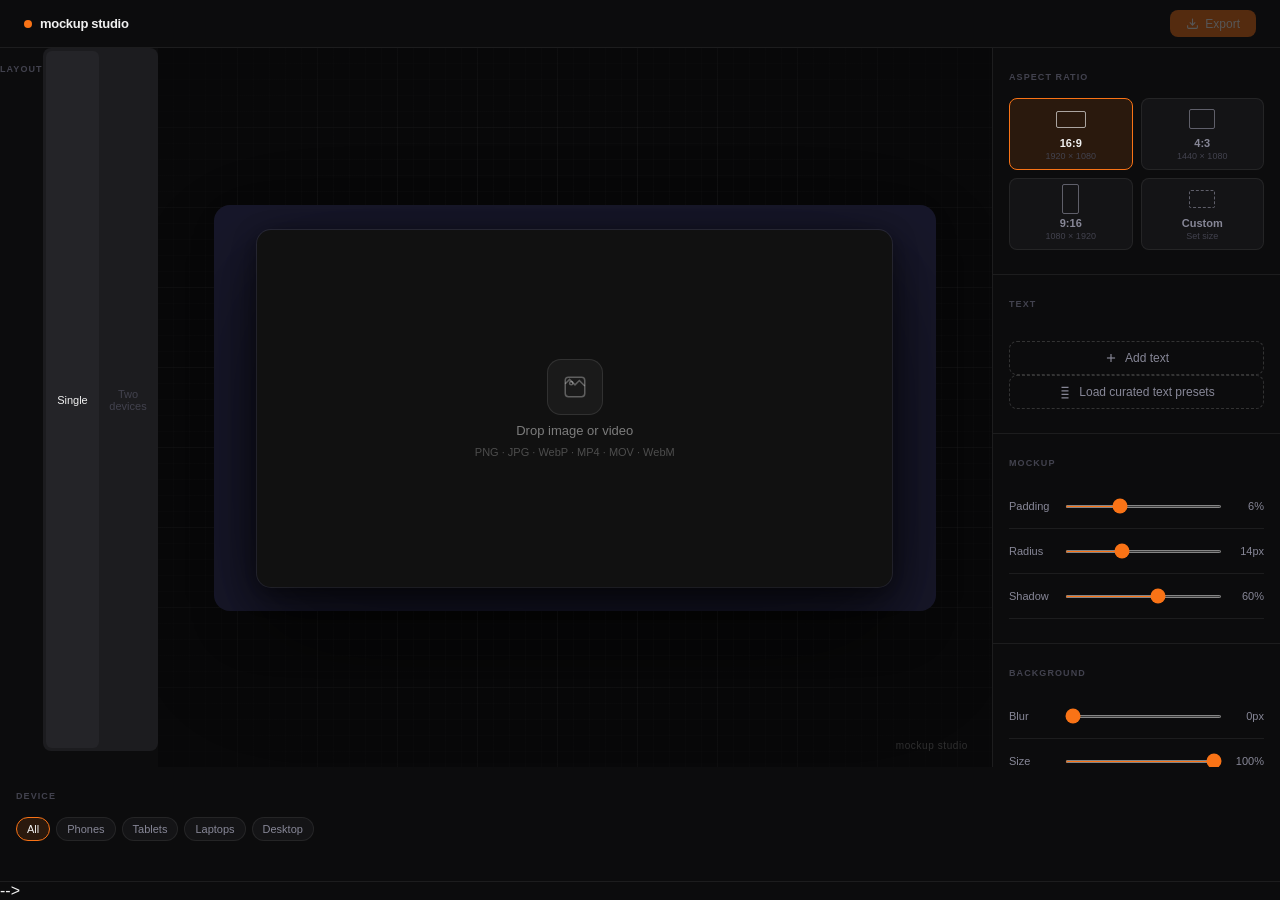
==== commit 141da4ff: "Restore plain-frame mockup controls and hide device controls" ====
--- a/mockup-studio.html
+++ b/mockup-studio.html
@@ -401,6 +401,14 @@
       <svg width="14" height="14" viewBox="0 0 24 24" fill="none" stroke="currentColor" stroke-width="2"><line x1="12" y1="5" x2="12" y2="19"/><line x1="5" y1="12" x2="19" y2="12"/></svg>
       Add text
     </button>
+    <button class="add-text-btn" id="load-text-presets-btn" onclick="loadTextPresets()">
+      <svg width="14" height="14" viewBox="0 0 24 24" fill="none" stroke="currentColor" stroke-width="2"><path d="M6 4h12M6 10h12M6 16h12M6 22h12"/></svg>
+      Load curated text presets
+    </button>
+    <div id="text-presets" style="display:none; margin-top:var(--s2)">
+      <div class="sec-lbl" style="margin-bottom:8px">Curated text</div>
+      <div class="preset-grid" id="preset-grid"></div>
+    </div>
     <div class="text-ctrls" id="text-ctrls">
       <textarea id="text-content" placeholder="Type your text..." oninput="updateTextContent(this.value)"></textarea>
       <div class="slider-row" style="border:none;padding:0 0 var(--s2)">
@@ -438,8 +446,7 @@
     </div>
   </div>
 
-  <!-- Mockup sliders -->
-  <div class="ctrl-sec">
+  <div class="ctrl-sec" id="mockup-ctrls">
     <div class="sec-lbl">Mockup</div>
     <div class="slider-row">
       <span class="slider-lbl">Padding</span>
@@ -566,11 +573,12 @@
   <div class="wm">mockup studio</div>
 </main>
 
-<!-- RIGHT SIDEBAR: Mockup device picker -->
+<!-- RIGHT SIDEBAR: Mockup device picker (temporarily removed) -->
+<!--
 <aside class="sidebar-r">
   <div class="sidebar-r-header">
     <div class="sidebar-r-title">Mockup</div>
-    <!-- Sticky change/upload button — always visible, no scroll needed -->
+    Sticky change/upload button — always visible, no scroll needed
     <button class="change-btn" id="change-btn" onclick="if(typeof layoutMode!=='undefined'&&layoutMode==='dual'){activeFileSlot=selectedSlot;} document.getElementById('hf').click()">
       <svg width="14" height="14" viewBox="0 0 24 24" fill="none" stroke="currentColor" stroke-width="2"><path d="M21 15v4a2 2 0 01-2 2H5a2 2 0 01-2-2v-4"/><polyline points="17 8 12 3 7 8"/><line x1="12" y1="3" x2="12" y2="15"/></svg>
       Change image / video
@@ -599,6 +607,7 @@
     <div class="device-grid" id="device-grid"></div>
   </div>
 </aside>
+-->
 
 </div>
 
@@ -997,10 +1006,12 @@
   const plain = document.getElementById('mockup-frame');
   const gadgetWrap = document.getElementById('gadget-frame-wrap');
   const radiusRow = document.getElementById('row-radius');
+  const mockupCtrls = document.getElementById('mockup-ctrls');
 
   if (!activeDevice) {
     plain.style.display = 'flex';
     gadgetWrap.style.display = 'none';
+    mockupCtrls.style.display = 'block';
     radiusRow.style.display = 'flex';
     // Restore audio to the plain-frame video
     if (hasMedia && isVideo) {
@@ -1017,6 +1028,7 @@
 
   plain.style.display = 'none';
   gadgetWrap.style.display = 'flex';
+  mockupCtrls.style.display = 'none';
   radiusRow.style.display = 'none'; // device controls its own radius
 
   // Render bezel (under media) and overlay (notch, over media) separately
@@ -2353,6 +2365,80 @@
   });
 }
 
+let textPresetsLoaded = false;
+function loadTextPresets(){
+  if(textPresetsLoaded) return;
+  textPresetsLoaded = true;
+  const btn = document.getElementById('load-text-presets-btn');
+  if(btn) btn.textContent = 'Loading…';
+  const presets = [
+    'Launch now',
+    'Get started',
+    'New collection',
+    'Just shipped',
+    'Limited edition',
+    'Brand new',
+    'Create your look',
+    'Designed for teams',
+    'Built for creators',
+    'Made for modern work',
+    'Quick preview',
+    'Fresh ideas daily',
+    'Minimal and bold',
+    'Beautiful by default',
+    'Modern interface',
+    'High fidelity',
+    'Premium feel',
+    'Fast setup',
+    'Clean design',
+    'Smart interactions',
+    'Stand out online',
+    'Focus on what matters',
+    'Everything in one place',
+    'Work better together',
+    'Create on demand',
+    'Powerful visuals',
+    'Future-ready layouts',
+    'Responsive by design',
+    'Perfect for portfolios',
+    'Simple, smart, scalable',
+    'Elegant details',
+    'Collaborate instantly',
+    'Your brand, amplified',
+    'Crafted with care',
+    'Launch with confidence',
+    'Fast, smooth, polished',
+    'Bold, clean, modern',
+    'Designed to delight',
+    'Ready to ship',
+    'Make it yours',
+  ];
+  renderTextPresets(presets);
+  if(btn) btn.style.display = 'none';
+}
+function renderTextPresets(items){
+  const wrapper = document.getElementById('text-presets');
+  const grid = document.getElementById('preset-grid');
+  if(!wrapper || !grid) return;
+  wrapper.style.display = 'block';
+  items.forEach(text=>{
+    const item = document.createElement('button');
+    item.type = 'button';
+    item.className = 'preset-item';
+    item.textContent = text;
+    item.onclick = ()=> addTextPreset(text);
+    grid.appendChild(item);
+  });
+}
+function addTextPreset(text){
+  addText();
+  const t = texts[texts.length-1];
+  if(!t) return;
+  t.content = text;
+  renderTexts();
+  selectText(t.id);
+}
+
 function selectText(id){
   selectedTextId = id;
   const t = texts.find(x=>x.id===id);
@@ -2487,9 +2573,10 @@
 }
 
 /* ── INIT ── */
-buildImgGrid(); buildGradGrid(); buildSolidSws(); buildDeviceGrid();
+buildImgGrid(); buildGradGrid(); buildSolidSws();
+/* buildDeviceGrid(); -- device selector hidden while mockup controls are removed */
 enableReposition('mockup-inner', ['mockup-img','mockup-video']);
-enableReposition('gadget-screen', ['gadget-img','gadget-video']);
+/* enableReposition('gadget-screen', ['gadget-img','gadget-video']); -- gadget UI hidden */
 requestAnimationFrame(applyCanvasRatio);
 </script>
 </body>
